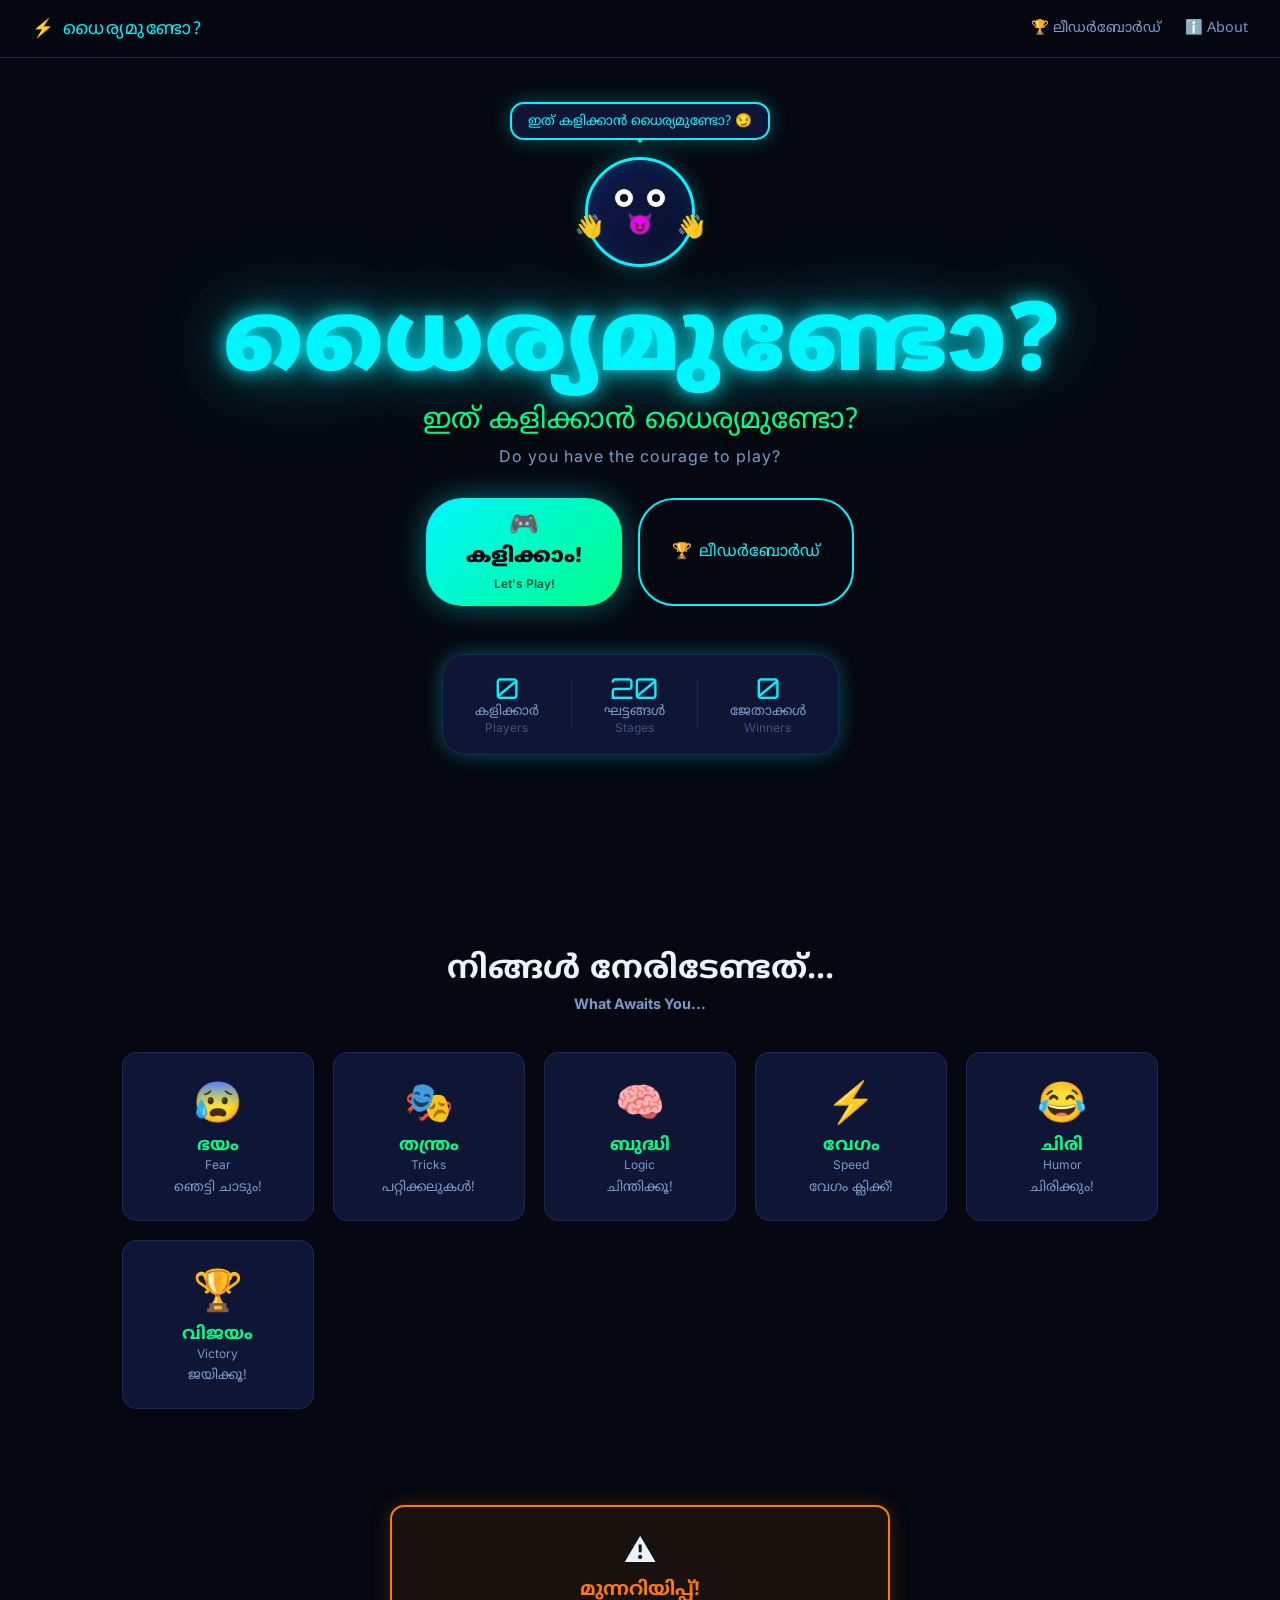
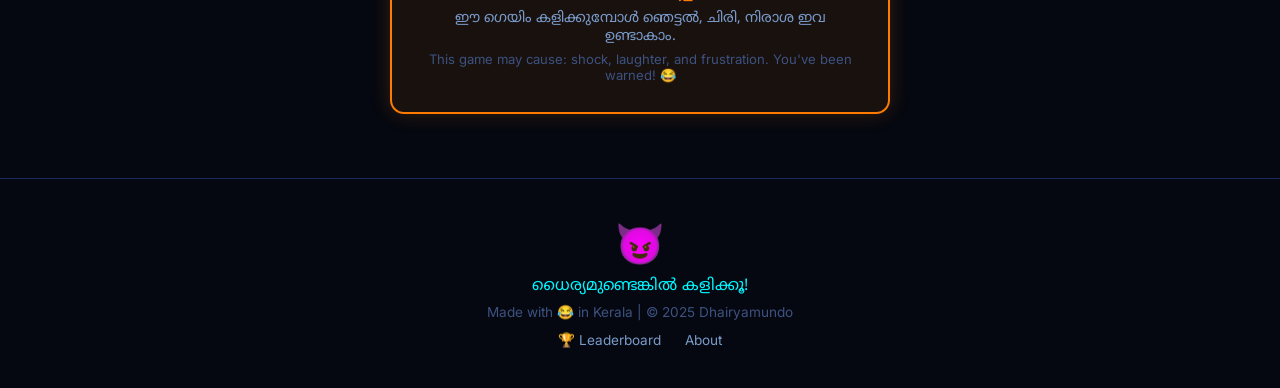
==== index.html @ 9327697c "Update index.html" ====
<!DOCTYPE html>
<html lang="ml">
<head>
  <meta charset="UTF-8" />
  <meta name="viewport" content="width=device-width, initial-scale=1.0" />
  <title>ധൈര്യമുണ്ടോ? | Dhairyamundo?</title>
  <link rel="stylesheet" href="styles.css"/>
  <link rel="preconnect" href="https://fonts.googleapis.com">
  <link href="https://fonts.googleapis.com/css2?family=Noto+Sans+Malayalam:wght@400;700;900&family=Orbitron:wght@700;900&family=Inter:wght@400;600&display=swap" rel="stylesheet">
</head>
<body class="home-body">

  <!-- Animated background particles -->
  <div class="bg-particles" id="bgParticles"></div>

  <!-- NAV -->
  <nav class="navbar">
    <div class="nav-logo">⚡ <span class="ml-text">ധൈര്യമുണ്ടോ?</span></div>
    <div class="nav-links">
      <a href="leaderboard.html">🏆 <span class="ml-text">ലീഡർബോർഡ്</span></a>
      <a href="about.html">ℹ️ About</a>
    </div>
  </nav>

  <!-- HERO SECTION -->
  <section class="hero">
    <!-- Mascot -->
    <div class="mascot-container" id="mascot">
      <div class="mascot-body">
        <div class="mascot-face">
          <div class="mascot-eyes">
            <div class="eye left-eye"><div class="pupil"></div></div>
            <div class="eye right-eye"><div class="pupil"></div></div>
          </div>
          <div class="mascot-mouth">😈</div>
        </div>
        <div class="mascot-arms">
          <span class="arm left-arm">👋</span>
          <span class="arm right-arm">👋</span>
        </div>
      </div>
      <div class="mascot-speech-bubble" id="mascotSpeech">
        <span class="ml-text">ഇത് കളിക്കാൻ ധൈര്യമുണ്ടോ? 😏</span>
      </div>
    </div>

    <!-- Title -->
    <div class="hero-title-wrap">
      <h1 class="hero-title glow-text">ധൈര്യമുണ്ടോ?</h1>
      <p class="hero-subtitle ml-text">ഇത് കളിക്കാൻ ധൈര്യമുണ്ടോ?</p>
      <p class="hero-en">Do you have the courage to play?</p>
    </div>

    <!-- CTA Buttons -->
    <div class="hero-cta">
      <a href="game.html" class="btn-play pulse-glow" id="playBtn">
        <span class="btn-icon">🎮</span>
        <span class="ml-text">കളിക്കാം!</span>
        <span class="btn-en">Let's Play!</span>
      </a>
      <a href="leaderboard.html" class="btn-secondary">
        🏆 <span class="ml-text">ലീഡർബോർഡ്</span>
      </a>
    </div>

    <!-- Stats bar -->
    <div class="stats-bar">
      <div class="stat-item">
        <span class="stat-num" id="statPlayers">0</span>
        <span class="stat-label ml-text">കളിക്കാർ</span>
        <span class="stat-en">Players</span>
      </div>
      <div class="stat-divider"></div>
      <div class="stat-item">
        <span class="stat-num">20</span>
        <span class="stat-label ml-text">ഘട്ടങ്ങൾ</span>
        <span class="stat-en">Stages</span>
      </div>
      <div class="stat-divider"></div>
      <div class="stat-item">
        <span class="stat-num" id="statFinishers">0</span>
        <span class="stat-label ml-text">ജേതാക്കൾ</span>
        <span class="stat-en">Winners</span>
      </div>
    </div>
  </section>

  <!-- STAGE PREVIEW -->
  <section class="stages-preview">
    <h2 class="section-title">
      <span class="ml-text">നിങ്ങൾ നേരിടേണ്ടത്...</span>
      <span class="section-en">What Awaits You...</span>
    </h2>
    <div class="stage-cards-grid">
      <div class="stage-card">
        <div class="card-icon">😰</div>
        <div class="card-title ml-text">ഭയം</div>
        <div class="card-en">Fear</div>
        <p class="ml-text">ഞെട്ടി ചാടും!</p>
      </div>
      <div class="stage-card">
        <div class="card-icon">🎭</div>
        <div class="card-title ml-text">തന്ത്രം</div>
        <div class="card-en">Tricks</div>
        <p class="ml-text">പറ്റിക്കലുകൾ!</p>
      </div>
      <div class="stage-card">
        <div class="card-icon">🧠</div>
        <div class="card-title ml-text">ബുദ്ധി</div>
        <div class="card-en">Logic</div>
        <p class="ml-text">ചിന്തിക്കൂ!</p>
      </div>
      <div class="stage-card">
        <div class="card-icon">⚡</div>
        <div class="card-title ml-text">വേഗം</div>
        <div class="card-en">Speed</div>
        <p class="ml-text">വേഗം ക്ലിക്ക്!</p>
      </div>
      <div class="stage-card">
        <div class="card-icon">😂</div>
        <div class="card-title ml-text">ചിരി</div>
        <div class="card-en">Humor</div>
        <p class="ml-text">ചിരിക്കും!</p>
      </div>
      <div class="stage-card">
        <div class="card-icon">🏆</div>
        <div class="card-title ml-text">വിജയം</div>
        <div class="card-en">Victory</div>
        <p class="ml-text">ജയിക്കൂ!</p>
      </div>
    </div>
  </section>

  <!-- WARNING SECTION -->
  <section class="warning-section">
    <div class="warning-box">
      <div class="warning-icon">⚠️</div>
      <h3 class="ml-text">മുന്നറിയിപ്പ്!</h3>
      <p class="ml-text">ഈ ഗെയിം കളിക്കുമ്പോൾ ഞെട്ടൽ, ചിരി, നിരാശ ഇവ ഉണ്ടാകാം.</p>
      <p class="warning-en">This game may cause: shock, laughter, and frustration. You've been warned! 😂</p>
    </div>
  </section>

  <!-- FOOTER -->
  <footer class="footer">
    <div class="footer-mascot">😈</div>
    <p class="ml-text footer-tagline">ധൈര്യമുണ്ടെങ്കിൽ കളിക്കൂ!</p>
    <p class="footer-en">Made with 😂 in Kerala | © 2025 Dhairyamundo</p>
    <div class="footer-links">
      <a href="leaderboard.html">🏆 Leaderboard</a>
      <a href="about.html">About</a>
    </div>
  </footer>

  <script src="js/app.js"></script>
</body>
</html>
---- styles.css ----
/* =========================================
   ധൈര്യമുണ്ടോ? | Dhairyamundo? - style.css
   Dark Neon · Malayalam Game UI
   ========================================= */

/* === TOKENS === */
:root {
  --black:       #050810;
  --dark-blue:   #0a0f2c;
  --mid-blue:    #0d1a4a;
  --panel:       #0e1535;
  --panel-light: #131d40;
  --border:      #1a2860;

  --cyan:        #00f5ff;
  --cyan-dim:    #00b8c4;
  --green:       #00ff88;
  --green-dim:   #00c064;
  --pink:        #ff2d78;
  --yellow:      #ffe600;
  --orange:      #ff7b00;

  --text-primary:   #e8f4ff;
  --text-secondary: #7a9ac8;
  --text-dim:       #3d5280;

  --font-ml:    'Noto Sans Malayalam', sans-serif;
  --font-title: 'Orbitron', sans-serif;
  --font-body:  'Inter', sans-serif;

  --radius-sm: 8px;
  --radius-md: 14px;
  --radius-lg: 24px;
  --radius-xl: 36px;

  --shadow-cyan:  0 0 20px rgba(0,245,255,0.3);
  --shadow-green: 0 0 20px rgba(0,255,136,0.3);
  --shadow-pink:  0 0 20px rgba(255,45,120,0.4);
  --transition:   all 0.3s cubic-bezier(0.4,0,0.2,1);
}

/* === RESET === */
*, *::before, *::after { box-sizing: border-box; margin: 0; padding: 0; }
html { scroll-behavior: smooth; }

body {
  font-family: var(--font-body);
  background: var(--black);
  color: var(--text-primary);
  min-height: 100vh;
  overflow-x: hidden;
}

.ml-text { font-family: var(--font-ml); }

/* === BG PARTICLES === */
.bg-particles {
  position: fixed; inset: 0;
  pointer-events: none;
  z-index: 0;
  overflow: hidden;
}
.particle {
  position: absolute;
  border-radius: 50%;
  animation: floatUp linear infinite;
  opacity: 0.4;
}
@keyframes floatUp {
  0%   { transform: translateY(100vh) scale(0); opacity: 0; }
  10%  { opacity: 0.4; }
  90%  { opacity: 0.2; }
  100% { transform: translateY(-20px) scale(1.2); opacity: 0; }
}

/* === NAVBAR === */
.navbar {
  position: sticky; top: 0; z-index: 100;
  display: flex; align-items: center; justify-content: space-between;
  padding: 1rem 2rem;
  background: rgba(5, 8, 16, 0.85);
  backdrop-filter: blur(12px);
  border-bottom: 1px solid var(--border);
}
.nav-logo {
  font-family: var(--font-title);
  font-size: 1.1rem;
  color: var(--cyan);
  text-decoration: none;
  letter-spacing: 2px;
}
.nav-links { display: flex; gap: 1.5rem; align-items: center; }
.nav-links a {
  color: var(--text-secondary);
  text-decoration: none;
  font-family: var(--font-ml);
  font-size: 0.9rem;
  transition: var(--transition);
}
.nav-links a:hover { color: var(--cyan); }

/* === HERO === */
.hero {
  position: relative; z-index: 1;
  display: flex; flex-direction: column;
  align-items: center; justify-content: center;
  min-height: 92vh;
  padding: 2rem 1rem 4rem;
  text-align: center;
}

/* MASCOT */
.mascot-container {
  position: relative;
  margin-bottom: 2rem;
  animation: mascotBob 2s ease-in-out infinite;
}
@keyframes mascotBob {
  0%,100% { transform: translateY(0); }
  50%      { transform: translateY(-12px); }
}
.mascot-body {
  width: 110px; height: 110px;
  background: linear-gradient(135deg, var(--mid-blue), var(--dark-blue));
  border: 3px solid var(--cyan);
  border-radius: 50%;
  display: flex; flex-direction: column;
  align-items: center; justify-content: center;
  box-shadow: var(--shadow-cyan), inset 0 0 20px rgba(0,245,255,0.1);
  position: relative; margin: 0 auto;
}
.mascot-face {
  display: flex; flex-direction: column;
  align-items: center; gap: 4px;
}
.mascot-eyes {
  display: flex; gap: 14px;
}
.eye {
  width: 18px; height: 18px;
  background: #fff;
  border-radius: 50%;
  display: flex; align-items: center; justify-content: center;
  animation: blink 3s ease-in-out infinite;
}
@keyframes blink {
  0%,96%,100% { transform: scaleY(1); }
  98%          { transform: scaleY(0.1); }
}
.pupil {
  width: 8px; height: 8px;
  background: #0a0a2a;
  border-radius: 50%;
  animation: lookAround 4s ease-in-out infinite;
}
@keyframes lookAround {
  0%,40%,100% { transform: translate(0,0); }
  20%          { transform: translate(3px,-2px); }
  60%          { transform: translate(-3px,2px); }
  80%          { transform: translate(2px,2px); }
}
.mascot-mouth { font-size: 1.3rem; }
.mascot-arms {
  position: absolute;
  width: 130px;
  display: flex; justify-content: space-between;
  top: 50%;
}
.arm { font-size: 1.4rem; animation: waveArm 1.5s ease-in-out infinite; }
.left-arm  { animation-delay: 0s; }
.right-arm { animation-delay: 0.3s; }
@keyframes waveArm {
  0%,100% { transform: rotate(0deg); }
  50%      { transform: rotate(20deg); }
}
.mascot-speech-bubble {
  position: absolute;
  top: -55px; left: 50%;
  transform: translateX(-50%);
  background: var(--panel);
  border: 2px solid var(--cyan);
  border-radius: var(--radius-md);
  padding: 0.5rem 1rem;
  font-family: var(--font-ml);
  font-size: 0.85rem;
  color: var(--cyan);
  white-space: nowrap;
  box-shadow: var(--shadow-cyan);
  animation: speechPulse 3s ease-in-out infinite;
}
.mascot-speech-bubble::after {
  content: '';
  position: absolute;
  bottom: -10px; left: 50%;
  transform: translateX(-50%);
  border: 5px solid transparent;
  border-top-color: var(--cyan);
}
@keyframes speechPulse {
  0%,100% { box-shadow: var(--shadow-cyan); }
  50%      { box-shadow: 0 0 30px rgba(0,245,255,0.5); }
}

/* HERO TITLE */
.hero-title-wrap { margin-bottom: 2rem; }
.hero-title {
  font-family: var(--font-ml);
  font-size: clamp(3rem, 10vw, 6rem);
  font-weight: 900;
  color: var(--cyan);
  line-height: 1;
  margin-bottom: 0.5rem;
}
.glow-text {
  text-shadow: 0 0 20px var(--cyan), 0 0 60px rgba(0,245,255,0.4), 0 0 100px rgba(0,245,255,0.2);
  animation: titleGlow 2.5s ease-in-out infinite;
}
@keyframes titleGlow {
  0%,100% { text-shadow: 0 0 20px var(--cyan), 0 0 60px rgba(0,245,255,0.4); }
  50%      { text-shadow: 0 0 30px var(--cyan), 0 0 80px rgba(0,245,255,0.6), 0 0 120px rgba(0,245,255,0.3); }
}
.hero-subtitle {
  font-size: clamp(1.2rem, 4vw, 1.8rem);
  color: var(--green);
  margin-bottom: 0.4rem;
}
.hero-en {
  font-size: 1rem;
  color: var(--text-secondary);
  letter-spacing: 1px;
}

/* BUTTONS */
.btn-play {
  display: inline-flex; align-items: center; gap: 0.6rem;
  background: linear-gradient(135deg, var(--cyan), var(--green));
  color: var(--black);
  font-family: var(--font-ml);
  font-size: 1.3rem;
  font-weight: 900;
  padding: 1rem 2.5rem;
  border-radius: var(--radius-xl);
  text-decoration: none;
  border: none; cursor: pointer;
  transition: var(--transition);
  box-shadow: 0 0 30px rgba(0,245,255,0.4);
  flex-direction: column; line-height: 1;
}
.btn-en { font-family: var(--font-body); font-size: 0.75rem; font-weight: 600; opacity: 0.7; }
.btn-icon { font-size: 1.5rem; }
.btn-play:hover {
  transform: scale(1.05) translateY(-3px);
  box-shadow: 0 0 50px rgba(0,245,255,0.6), 0 15px 30px rgba(0,0,0,0.4);
}
.pulse-glow {
  animation: pulseBtn 2s ease-in-out infinite;
}
@keyframes pulseBtn {
  0%,100% { box-shadow: 0 0 30px rgba(0,245,255,0.4); }
  50%      { box-shadow: 0 0 50px rgba(0,245,255,0.7), 0 0 80px rgba(0,245,255,0.3); }
}
.btn-secondary {
  display: inline-flex; align-items: center; gap: 0.4rem;
  background: transparent;
  border: 2px solid var(--cyan);
  color: var(--cyan);
  font-family: var(--font-ml);
  font-size: 1rem;
  padding: 0.8rem 2rem;
  border-radius: var(--radius-xl);
  text-decoration: none;
  transition: var(--transition);
}
.btn-secondary:hover {
  background: rgba(0,245,255,0.1);
  box-shadow: var(--shadow-cyan);
}
.hero-cta { display: flex; gap: 1rem; flex-wrap: wrap; justify-content: center; margin-bottom: 3rem; }

/* STATS BAR */
.stats-bar {
  display: flex; gap: 2rem; align-items: center;
  background: var(--panel);
  border: 1px solid var(--border);
  border-radius: var(--radius-lg);
  padding: 1.2rem 2rem;
  box-shadow: var(--shadow-cyan);
}
.stat-item { text-align: center; }
.stat-num {
  display: block;
  font-family: var(--font-title);
  font-size: 1.8rem;
  color: var(--cyan);
  line-height: 1;
}
.stat-label { display: block; font-family: var(--font-ml); font-size: 0.85rem; color: var(--text-secondary); }
.stat-en    { display: block; font-size: 0.75rem; color: var(--text-dim); }
.stat-divider { width: 1px; height: 50px; background: var(--border); }

/* === STAGE PREVIEW SECTION === */
.stages-preview {
  position: relative; z-index: 1;
  padding: 4rem 2rem;
  max-width: 1100px; margin: 0 auto;
}
.section-title {
  text-align: center;
  font-family: var(--font-ml);
  font-size: clamp(1.5rem, 4vw, 2rem);
  color: var(--text-primary);
  margin-bottom: 2.5rem;
}
.section-en {
  display: block;
  font-family: var(--font-body);
  font-size: 0.9rem;
  color: var(--text-secondary);
  margin-top: 0.3rem;
}
.stage-cards-grid {
  display: grid;
  grid-template-columns: repeat(auto-fit, minmax(160px, 1fr));
  gap: 1.2rem;
}
.stage-card {
  background: var(--panel);
  border: 1px solid var(--border);
  border-radius: var(--radius-md);
  padding: 1.5rem 1rem;
  text-align: center;
  transition: var(--transition);
  cursor: default;
}
.stage-card:hover {
  border-color: var(--cyan);
  transform: translateY(-5px);
  box-shadow: var(--shadow-cyan);
}
.card-icon { font-size: 2.5rem; margin-bottom: 0.6rem; }
.card-title { font-family: var(--font-ml); font-size: 1.1rem; font-weight: 700; color: var(--green); }
.card-en    { font-size: 0.75rem; color: var(--text-secondary); margin-bottom: 0.4rem; }
.stage-card p { font-family: var(--font-ml); font-size: 0.85rem; color: var(--text-secondary); }

/* === WARNING SECTION === */
.warning-section {
  position: relative; z-index: 1;
  padding: 2rem;
  display: flex; justify-content: center;
}
.warning-box {
  background: rgba(255, 123, 0, 0.08);
  border: 2px solid var(--orange);
  border-radius: var(--radius-md);
  padding: 1.5rem 2rem;
  text-align: center;
  max-width: 500px;
  box-shadow: 0 0 20px rgba(255,123,0,0.2);
}
.warning-icon { font-size: 2rem; margin-bottom: 0.5rem; }
.warning-box h3 { font-family: var(--font-ml); color: var(--orange); font-size: 1.2rem; margin-bottom: 0.5rem; }
.warning-box p  { font-family: var(--font-ml); color: var(--text-secondary); font-size: 0.9rem; margin-bottom: 0.3rem; }
.warning-en { font-family: var(--font-body) !important; font-size: 0.82rem !important; color: var(--text-dim) !important; }

/* === FOOTER === */
.footer {
  position: relative; z-index: 1;
  text-align: center;
  padding: 2.5rem 1rem;
  border-top: 1px solid var(--border);
  margin-top: 2rem;
}
.footer-mascot { font-size: 2.5rem; margin-bottom: 0.5rem; }
.footer-tagline { font-family: var(--font-ml); color: var(--cyan); font-size: 1rem; margin-bottom: 0.5rem; }
.footer-en { color: var(--text-dim); font-size: 0.85rem; margin-bottom: 0.8rem; }
.footer-links { display: flex; gap: 1.5rem; justify-content: center; }
.footer-links a { color: var(--text-secondary); text-decoration: none; font-size: 0.85rem; transition: var(--transition); }
.footer-links a:hover { color: var(--cyan); }

/* ============================================================
   GAME PAGE STYLES
   ============================================================ */
.game-body { background: var(--black); }

/* GAME HEADER */
.game-header {
  display: flex; align-items: center; justify-content: space-between;
  padding: 0.8rem 1.5rem;
  background: rgba(5,8,16,0.9);
  backdrop-filter: blur(12px);
  border-bottom: 1px solid var(--border);
  position: sticky; top: 0; z-index: 100;
}
.back-btn {
  color: var(--text-secondary);
  text-decoration: none;
  font-family: var(--font-ml);
  font-size: 0.9rem;
  transition: var(--transition);
}
.back-btn:hover { color: var(--cyan); }
.stage-info { text-align: center; }
.stage-label { font-family: var(--font-ml); font-size: 0.8rem; color: var(--text-dim); display: block; }
.stage-counter { font-family: var(--font-title); font-size: 1rem; color: var(--cyan); }
.timer-wrap { display: flex; align-items: center; gap: 0.4rem; }
.timer { font-family: var(--font-title); font-size: 1rem; color: var(--green); min-width: 60px; text-align: right; }

/* PROGRESS BAR */
.progress-outer {
  height: 6px;
  background: var(--panel);
  position: relative; z-index: 99;
  overflow: visible;
}
.progress-inner {
  height: 100%;
  background: linear-gradient(90deg, var(--cyan), var(--green));
  transition: width 0.5s ease;
  position: relative;
}
.progress-glow {
  position: absolute;
  top: -4px; height: 14px;
  background: transparent;
  filter: blur(4px);
  pointer-events: none;
  transition: width 0.5s ease;
}

/* GAME MASCOT (floating) */
.game-mascot {
  position: fixed;
  bottom: 80px; right: 20px;
  z-index: 200;
  display: flex; flex-direction: column; align-items: flex-end;
  gap: 0.4rem;
}
.mascot-avatar {
  width: 56px; height: 56px;
  background: var(--panel);
  border: 2px solid var(--cyan);
  border-radius: 50%;
  display: flex; align-items: center; justify-content: center;
  font-size: 1.8rem;
  box-shadow: var(--shadow-cyan);
  animation: mascotBob 2.5s ease-in-out infinite;
  cursor: pointer;
}
.mascot-game-bubble {
  background: var(--panel);
  border: 1.5px solid var(--cyan);
  border-radius: var(--radius-md);
  padding: 0.5rem 0.8rem;
  font-family: var(--font-ml);
  font-size: 0.78rem;
  color: var(--cyan);
  max-width: 200px;
  text-align: right;
  display: none;
  animation: fadeIn 0.3s ease;
  box-shadow: var(--shadow-cyan);
}
.mascot-game-bubble.visible { display: block; }
@keyframes fadeIn { from { opacity: 0; transform: translateY(5px); } to { opacity: 1; transform: none; } }

/* STAGE AREA */
.stage-area {
  position: relative; z-index: 1;
  min-height: calc(100vh - 130px);
  display: flex; align-items: center; justify-content: center;
  padding: 2rem 1rem;
}
.stage-loading {
  text-align: center;
  display: flex; flex-direction: column; align-items: center; gap: 1rem;
}
.spinner {
  width: 48px; height: 48px;
  border: 4px solid var(--border);
  border-top-color: var(--cyan);
  border-radius: 50%;
  animation: spin 0.8s linear infinite;
}
@keyframes spin { to { transform: rotate(360deg); } }

/* STAGE CARD BASE */
.stage-card-game {
  background: var(--panel);
  border: 1px solid var(--border);
  border-radius: var(--radius-lg);
  padding: 2.5rem 2rem;
  width: 100%; max-width: 600px;
  text-align: center;
  box-shadow: 0 20px 60px rgba(0,0,0,0.5);
  animation: stageIn 0.4s ease;
}
@keyframes stageIn {
  from { opacity: 0; transform: translateY(20px) scale(0.97); }
  to   { opacity: 1; transform: none; }
}
.stage-title {
  font-family: var(--font-ml);
  font-size: clamp(1.3rem, 4vw, 1.8rem);
  font-weight: 900;
  color: var(--cyan);
  margin-bottom: 0.5rem;
}
.stage-title-en {
  font-size: 0.85rem;
  color: var(--text-secondary);
  margin-bottom: 1.5rem;
}
.stage-desc {
  font-family: var(--font-ml);
  font-size: 1rem;
  color: var(--text-secondary);
  line-height: 1.6;
  margin-bottom: 1.5rem;
}
.stage-emoji { font-size: 4rem; margin-bottom: 1rem; display: block; }

/* INPUT STYLES */
.game-input {
  width: 100%;
  background: var(--mid-blue);
  border: 2px solid var(--border);
  border-radius: var(--radius-md);
  padding: 0.9rem 1.2rem;
  color: var(--text-primary);
  font-family: var(--font-ml);
  font-size: 1rem;
  outline: none;
  transition: var(--transition);
  text-align: center;
  margin-bottom: 1rem;
}
.game-input:focus { border-color: var(--cyan); box-shadow: var(--shadow-cyan); }
.game-input::placeholder { color: var(--text-dim); }

/* GAME BUTTONS */
.btn-game {
  background: linear-gradient(135deg, var(--cyan), var(--green));
  color: var(--black);
  font-family: var(--font-ml);
  font-size: 1.1rem;
  font-weight: 900;
  padding: 0.9rem 2.5rem;
  border: none; border-radius: var(--radius-xl);
  cursor: pointer;
  transition: var(--transition);
  box-shadow: var(--shadow-cyan);
  margin: 0.3rem;
}
.btn-game:hover { transform: scale(1.05); box-shadow: 0 0 40px rgba(0,245,255,0.5); }
.btn-game:active { transform: scale(0.97); }
.btn-game.danger {
  background: linear-gradient(135deg, var(--pink), var(--orange));
  box-shadow: var(--shadow-pink);
}
.btn-game.secondary {
  background: transparent;
  border: 2px solid var(--cyan);
  color: var(--cyan);
  box-shadow: none;
}

/* MOVING BUTTON */
.moving-btn-area {
  position: relative;
  width: 100%; height: 200px;
  overflow: hidden;
  border: 1px dashed var(--border);
  border-radius: var(--radius-md);
  margin: 1rem 0;
}
.moving-btn {
  position: absolute;
  background: linear-gradient(135deg, var(--pink), var(--orange));
  color: var(--black);
  font-family: var(--font-ml);
  font-weight: 900;
  font-size: 0.95rem;
  padding: 0.7rem 1.4rem;
  border: none; border-radius: var(--radius-xl);
  cursor: pointer;
  transition: none;
  white-space: nowrap;
  box-shadow: var(--shadow-pink);
}

/* MEMORY GAME */
.memory-sequence {
  display: flex; gap: 0.5rem; justify-content: center;
  flex-wrap: wrap; margin: 1rem 0;
}
.memory-btn {
  width: 60px; height: 60px;
  border: 2px solid var(--border);
  border-radius: var(--radius-sm);
  font-size: 1.5rem;
  background: var(--mid-blue);
  cursor: pointer;
  transition: var(--transition);
  display: flex; align-items: center; justify-content: center;
}
.memory-btn:hover { border-color: var(--cyan); transform: scale(1.1); }
.memory-btn.active { background: var(--cyan); box-shadow: var(--shadow-cyan); transform: scale(1.15); }
.memory-btn.wrong  { background: var(--pink); animation: shake 0.3s ease; }
@keyframes shake {
  0%,100% { transform: translateX(0); }
  25%      { transform: translateX(-8px); }
  75%      { transform: translateX(8px); }
}

/* MATH PUZZLE */
.math-display {
  font-family: var(--font-title);
  font-size: 2.5rem;
  color: var(--green);
  margin: 1rem 0;
  letter-spacing: 4px;
}
.math-options {
  display: grid; grid-template-columns: 1fr 1fr;
  gap: 0.8rem; margin-top: 1rem;
}
.math-opt {
  background: var(--mid-blue);
  border: 2px solid var(--border);
  border-radius: var(--radius-md);
  padding: 1rem;
  font-family: var(--font-title);
  font-size: 1.4rem;
  color: var(--text-primary);
  cursor: pointer;
  transition: var(--transition);
}
.math-opt:hover { border-color: var(--cyan); background: rgba(0,245,255,0.1); }
.math-opt.correct { border-color: var(--green); background: rgba(0,255,136,0.15); color: var(--green); }
.math-opt.wrong   { border-color: var(--pink);  background: rgba(255,45,120,0.15); color: var(--pink); animation: shake 0.3s ease; }

/* PROGRESS BAR (loading stage) */
.fake-progress-bar {
  width: 100%;
  height: 24px;
  background: var(--mid-blue);
  border: 1px solid var(--border);
  border-radius: var(--radius-xl);
  overflow: hidden;
  margin: 1.5rem 0;
  position: relative;
}
.fake-progress-fill {
  height: 100%;
  background: linear-gradient(90deg, var(--cyan), var(--green));
  transition: width 0.5s ease;
  position: relative;
}
.fake-progress-text {
  position: absolute; inset: 0;
  display: flex; align-items: center; justify-content: center;
  font-family: var(--font-title);
  font-size: 0.85rem;
  color: var(--black);
  font-weight: 700;
  z-index: 2;
}

/* FACE SCAN */
.scan-wrap {
  position: relative;
  width: 200px; height: 200px;
  margin: 1rem auto;
  border: 3px solid var(--cyan);
  border-radius: var(--radius-lg);
  overflow: hidden;
  box-shadow: var(--shadow-cyan);
}
.scan-face { font-size: 7rem; display: flex; align-items: center; justify-content: center; height: 100%; }
.scan-line {
  position: absolute;
  left: 0; right: 0;
  height: 3px;
  background: linear-gradient(90deg, transparent, var(--green), transparent);
  animation: scanLine 1.5s linear infinite;
  box-shadow: 0 0 12px var(--green);
}
@keyframes scanLine {
  0%   { top: 0%; }
  100% { top: 100%; }
}
.scan-corners::before, .scan-corners::after {
  content: '';
  position: absolute;
  width: 25px; height: 25px;
  border-color: var(--cyan);
  border-style: solid;
  border-width: 0;
}
.scan-corners::before { top: 5px; left: 5px; border-top-width: 3px; border-left-width: 3px; }
.scan-corners::after  { bottom: 5px; right: 5px; border-bottom-width: 3px; border-right-width: 3px; }

/* FAKE ERROR */
.error-screen {
  background: #0000aa;
  border-radius: var(--radius-md);
  padding: 2rem;
  color: white;
  text-align: left;
  font-family: 'Courier New', monospace;
}
.error-sad { font-size: 4rem; text-align: center; margin-bottom: 1rem; display: block; }
.error-title { font-size: 1.1rem; font-weight: bold; margin-bottom: 1rem; }
.error-code { font-size: 0.8rem; opacity: 0.85; line-height: 1.8; }
.error-bar {
  height: 24px;
  background: rgba(255,255,255,0.3);
  margin-top: 1.5rem; border-radius: 3px;
  animation: errorBar 5s linear;
}
@keyframes errorBar { from { width: 0%; } to { width: 100%; } }

/* CHOICES */
.impossible-choices {
  display: flex; flex-direction: column; gap: 0.8rem; margin-top: 1rem;
}
.choice-btn {
  background: var(--panel-light);
  border: 2px solid var(--border);
  border-radius: var(--radius-md);
  padding: 1rem;
  font-family: var(--font-ml);
  font-size: 0.95rem;
  color: var(--text-primary);
  cursor: pointer;
  transition: var(--transition);
  text-align: left;
}
.choice-btn:hover { border-color: var(--cyan); background: rgba(0,245,255,0.08); }

/* VICTORY */
.victory-screen {
  text-align: center;
  padding: 1rem;
}
.victory-emoji { font-size: 5rem; display: block; animation: victoryBounce 0.8s ease infinite alternate; }
@keyframes victoryBounce {
  from { transform: translateY(0) scale(1); }
  to   { transform: translateY(-15px) scale(1.1); }
}
.victory-title {
  font-family: var(--font-ml);
  font-size: clamp(1.8rem, 5vw, 2.5rem);
  font-weight: 900;
  color: var(--green);
  text-shadow: 0 0 30px var(--green);
  margin: 1rem 0 0.5rem;
}
.victory-subtitle { font-family: var(--font-ml); color: var(--text-secondary); font-size: 1rem; margin-bottom: 0.5rem; }
.victory-name { color: var(--cyan); font-size: 1.4rem; font-weight: 700; margin: 0.5rem 0; }
.victory-time { font-family: var(--font-title); color: var(--yellow); font-size: 1.8rem; margin: 0.5rem 0; }
.confetti { position: fixed; inset: 0; pointer-events: none; z-index: 999; }
.confetti-piece {
  position: absolute;
  width: 10px; height: 10px;
  animation: confettiFall linear infinite;
  border-radius: 2px;
}
@keyframes confettiFall {
  0%   { transform: translateY(-20px) rotate(0deg); opacity: 1; }
  100% { transform: translateY(100vh) rotate(720deg); opacity: 0; }
}

/* STAGE TRANSITION */
.stage-transition {
  position: fixed; inset: 0;
  background: rgba(0,0,0,0.85);
  z-index: 500;
  display: flex; align-items: center; justify-content: center;
  opacity: 0; pointer-events: none;
  transition: opacity 0.3s ease;
}
.stage-transition.active { opacity: 1; pointer-events: all; }
.transition-content { text-align: center; animation: transitionPop 0.4s ease; }
@keyframes transitionPop {
  from { transform: scale(0.5); opacity: 0; }
  to   { transform: scale(1); opacity: 1; }
}
.transition-emoji { font-size: 5rem; }
.transition-text { font-family: var(--font-ml); font-size: 1.5rem; color: var(--green); margin-top: 0.5rem; }

/* SOUND TOGGLE */
.sound-toggle {
  position: fixed;
  bottom: 20px; right: 20px;
  width: 48px; height: 48px;
  background: var(--panel);
  border: 2px solid var(--border);
  border-radius: 50%;
  font-size: 1.3rem;
  cursor: pointer;
  z-index: 300;
  transition: var(--transition);
  display: flex; align-items: center; justify-content: center;
}
.sound-toggle:hover { border-color: var(--cyan); box-shadow: var(--shadow-cyan); }
.sound-toggle.muted { opacity: 0.5; }

/* SPEED CHALLENGE */
.speed-targets {
  display: flex; gap: 1rem; flex-wrap: wrap; justify-content: center;
  margin: 1.5rem 0;
}
.speed-target {
  width: 70px; height: 70px;
  border-radius: 50%;
  display: flex; align-items: center; justify-content: center;
  font-size: 2rem;
  cursor: pointer;
  border: none;
  transition: transform 0.1s ease;
  animation: targetAppear 0.2s ease;
}
@keyframes targetAppear {
  from { transform: scale(0); }
  to   { transform: scale(1); }
}
.speed-target:active { transform: scale(0.9); }

/* DO NOTHING CHALLENGE */
.do-nothing-bar {
  width: 100%; height: 20px;
  background: var(--mid-blue);
  border: 1px solid var(--border);
  border-radius: var(--radius-xl);
  overflow: hidden;
  margin: 1rem 0;
}
.do-nothing-fill {
  height: 100%;
  background: linear-gradient(90deg, var(--green), var(--cyan));
  transition: width 0.1s linear;
}

/* JUMP SCARE OVERLAY */
.jumpscare-overlay {
  position: fixed; inset: 0;
  background: var(--black);
  z-index: 999;
  display: flex; align-items: center; justify-content: center;
  font-size: 15vw;
  animation: scareFlash 0.1s ease;
}
@keyframes scareFlash {
  0%,100% { background: var(--black); }
  50%      { background: var(--pink); }
}

/* COLOR CHALLENGE */
.color-options {
  display: grid; grid-template-columns: repeat(3, 1fr);
  gap: 0.8rem; margin: 1.2rem 0;
}
.color-btn {
  height: 60px;
  border-radius: var(--radius-md);
  border: 3px solid transparent;
  cursor: pointer;
  transition: var(--transition);
  font-family: var(--font-ml);
  font-size: 0.9rem;
  font-weight: 700;
  color: white;
  text-shadow: 0 1px 3px rgba(0,0,0,0.7);
}
.color-btn:hover { transform: scale(1.05); border-color: rgba(255,255,255,0.5); }

/* LEADERBOARD PAGE */
.lb-section {
  position: relative; z-index: 1;
  max-width: 800px; margin: 0 auto;
  padding: 3rem 1.5rem;
}
.lb-header { text-align: center; margin-bottom: 3rem; }
.lb-trophy  { font-size: 4rem; margin-bottom: 0.5rem; }
.lb-title   { font-family: var(--font-ml); font-size: 2rem; font-weight: 900; color: var(--cyan); }
.lb-subtitle { font-size: 0.9rem; color: var(--text-secondary); margin-top: 0.3rem; }

/* PODIUM */
.podium-wrap {
  display: flex; align-items: flex-end; justify-content: center;
  gap: 0.5rem; margin-bottom: 3rem;
}
.podium-item {
  display: flex; flex-direction: column; align-items: center;
  background: var(--panel);
  border: 1px solid var(--border);
  border-radius: var(--radius-md) var(--radius-md) 0 0;
  padding: 1rem 0.8rem 0;
  min-width: 100px;
  transition: var(--transition);
}
.podium-item.first  { height: 160px; border-color: var(--yellow); box-shadow: 0 0 20px rgba(255,230,0,0.3); }
.podium-item.second { height: 130px; border-color: var(--text-secondary); }
.podium-item.third  { height: 110px; border-color: var(--orange); }
.podium-rank  { font-family: var(--font-title); font-size: 1.5rem; }
.podium-name  { font-family: var(--font-ml); font-size: 0.85rem; color: var(--text-primary); margin: 0.3rem 0; text-align: center; }
.podium-time  { font-family: var(--font-title); font-size: 0.8rem; color: var(--cyan); }

/* LB TABLE */
.lb-table-wrap { overflow-x: auto; }
.lb-table { width: 100%; border-collapse: collapse; }
.lb-table th {
  background: var(--panel);
  font-family: var(--font-ml);
  font-size: 0.85rem;
  color: var(--cyan);
  padding: 0.8rem 1rem;
  text-align: left;
  border-bottom: 2px solid var(--border);
}
.lb-table td {
  padding: 0.8rem 1rem;
  border-bottom: 1px solid var(--border);
  font-size: 0.9rem;
  font-family: var(--font-ml);
  color: var(--text-primary);
}
.lb-table tr:hover td { background: rgba(0,245,255,0.03); }
.lb-rank-badge {
  width: 30px; height: 30px;
  border-radius: 50%;
  display: inline-flex; align-items: center; justify-content: center;
  font-family: var(--font-title); font-size: 0.85rem; font-weight: 700;
}
.lb-rank-badge.gold   { background: rgba(255,230,0,0.15); color: var(--yellow); border: 1px solid var(--yellow); }
.lb-rank-badge.silver { background: rgba(180,180,180,0.15); color: #aaa; border: 1px solid #888; }
.lb-rank-badge.bronze { background: rgba(255,123,0,0.15); color: var(--orange); border: 1px solid var(--orange); }
.lb-rank-badge.normal { background: var(--panel); color: var(--text-secondary); border: 1px solid var(--border); }

.lb-empty { text-align: center; padding: 3rem 1rem; }
.empty-mascot { font-size: 3rem; margin-bottom: 1rem; }
.lb-empty p  { font-family: var(--font-ml); color: var(--text-secondary); margin-bottom: 0.5rem; }
.empty-en    { font-size: 0.85rem !important; color: var(--text-dim) !important; }

.lb-actions { text-align: center; margin-top: 2rem; }
.btn-danger {
  background: transparent;
  border: 2px solid var(--pink);
  color: var(--pink);
  padding: 0.7rem 1.5rem;
  border-radius: var(--radius-xl);
  cursor: pointer;
  font-family: var(--font-ml);
  font-size: 0.9rem;
  transition: var(--transition);
}
.btn-danger:hover { background: rgba(255,45,120,0.1); box-shadow: var(--shadow-pink); }

.btn-play-small {
  background: linear-gradient(135deg, var(--cyan), var(--green));
  color: var(--black);
  font-family: var(--font-ml);
  font-size: 0.9rem;
  font-weight: 700;
  padding: 0.5rem 1.2rem;
  border-radius: var(--radius-xl);
  text-decoration: none;
  white-space: nowrap;
}

/* ABOUT PAGE */
.about-section {
  position: relative; z-index: 1;
  max-width: 800px; margin: 0 auto;
  padding: 3rem 1.5rem;
  text-align: center;
}
.about-mascot-big { font-size: 5rem; margin-bottom: 1rem; }
.about-title { font-family: var(--font-ml); font-size: 2rem; font-weight: 900; color: var(--cyan); }
.about-en    { color: var(--text-secondary); font-size: 0.9rem; margin-bottom: 2rem; }
.about-cards {
  display: grid; grid-template-columns: repeat(auto-fit, minmax(200px, 1fr));
  gap: 1.2rem; margin: 2rem 0;
}
.about-card {
  background: var(--panel);
  border: 1px solid var(--border);
  border-radius: var(--radius-md);
  padding: 1.5rem 1rem;
  transition: var(--transition);
}
.about-card:hover { border-color: var(--cyan); box-shadow: var(--shadow-cyan); }
.about-card-icon { font-size: 2rem; margin-bottom: 0.6rem; }
.about-card h3 { font-family: var(--font-ml); color: var(--cyan); margin-bottom: 0.5rem; }
.about-card p  { font-family: var(--font-ml); font-size: 0.85rem; color: var(--text-secondary); }
.about-en-sm   { font-family: var(--font-body) !important; font-size: 0.78rem !important; color: var(--text-dim) !important; margin-top: 0.4rem; }
.about-warning {
  background: rgba(255,123,0,0.08);
  border: 1px solid var(--orange);
  border-radius: var(--radius-md);
  padding: 1rem; margin: 1.5rem 0;
}
.about-warning p { font-family: var(--font-ml); color: var(--orange); font-size: 0.9rem; }

/* SCORE DISPLAY */
.score-display {
  font-family: var(--font-title);
  font-size: 1.5rem;
  color: var(--yellow);
  margin: 0.5rem 0;
}

/* RESULT MESSAGE */
.result-msg {
  font-family: var(--font-ml);
  font-size: 1.1rem;
  margin: 0.5rem 0 1rem;
  padding: 0.8rem;
  border-radius: var(--radius-md);
}
.result-msg.good { background: rgba(0,255,136,0.1); color: var(--green); border: 1px solid var(--green-dim); }
.result-msg.bad  { background: rgba(255,45,120,0.1); color: var(--pink);  border: 1px solid var(--pink); }

/* RESPONSIVE */
@media (max-width: 600px) {
  .navbar { padding: 0.8rem 1rem; }
  .stats-bar { gap: 1rem; padding: 1rem; }
  .stat-num { font-size: 1.3rem; }
  .stage-cards-grid { grid-template-columns: repeat(2, 1fr); }
  .game-mascot { bottom: 70px; right: 12px; }
  .mascot-avatar { width: 46px; height: 46px; font-size: 1.4rem; }
  .mascot-game-bubble { max-width: 150px; font-size: 0.7rem; }
  .stage-card-game { padding: 1.5rem 1rem; }
  .math-options { grid-template-columns: 1fr 1fr; }
  .podium-wrap { gap: 0.3rem; }
  .podium-item { min-width: 80px; }
}

@media (prefers-reduced-motion: reduce) {
  *, *::before, *::after { animation-duration: 0.01ms !important; transition-duration: 0.01ms !important; }
}
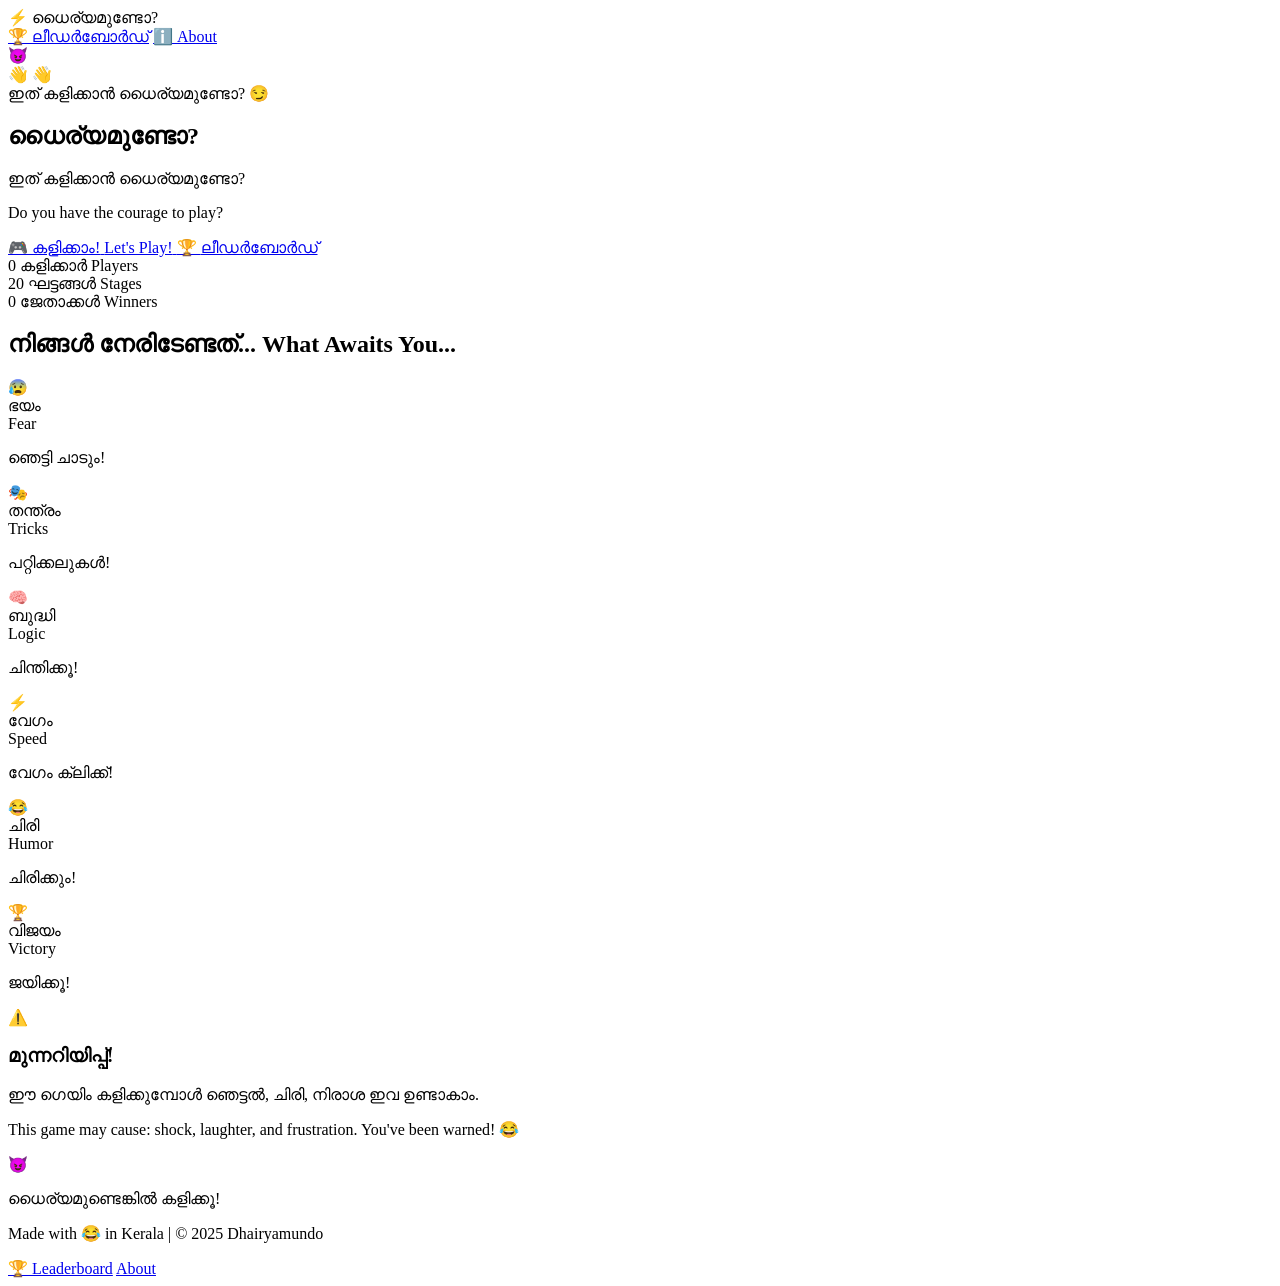
==== commit 4afcdd2a: "Add files via upload" ====
--- a/index.html
+++ b/index.html
@@ -4,7 +4,7 @@
   <meta charset="UTF-8" />
   <meta name="viewport" content="width=device-width, initial-scale=1.0" />
   <title>ധൈര്യമുണ്ടോ? | Dhairyamundo?</title>
-  <link rel="stylesheet" href="styles.css"/>
+  <link rel="stylesheet" href="css/style.css" />
   <link rel="preconnect" href="https://fonts.googleapis.com">
   <link href="https://fonts.googleapis.com/css2?family=Noto+Sans+Malayalam:wght@400;700;900&family=Orbitron:wght@700;900&family=Inter:wght@400;600&display=swap" rel="stylesheet">
 </head>
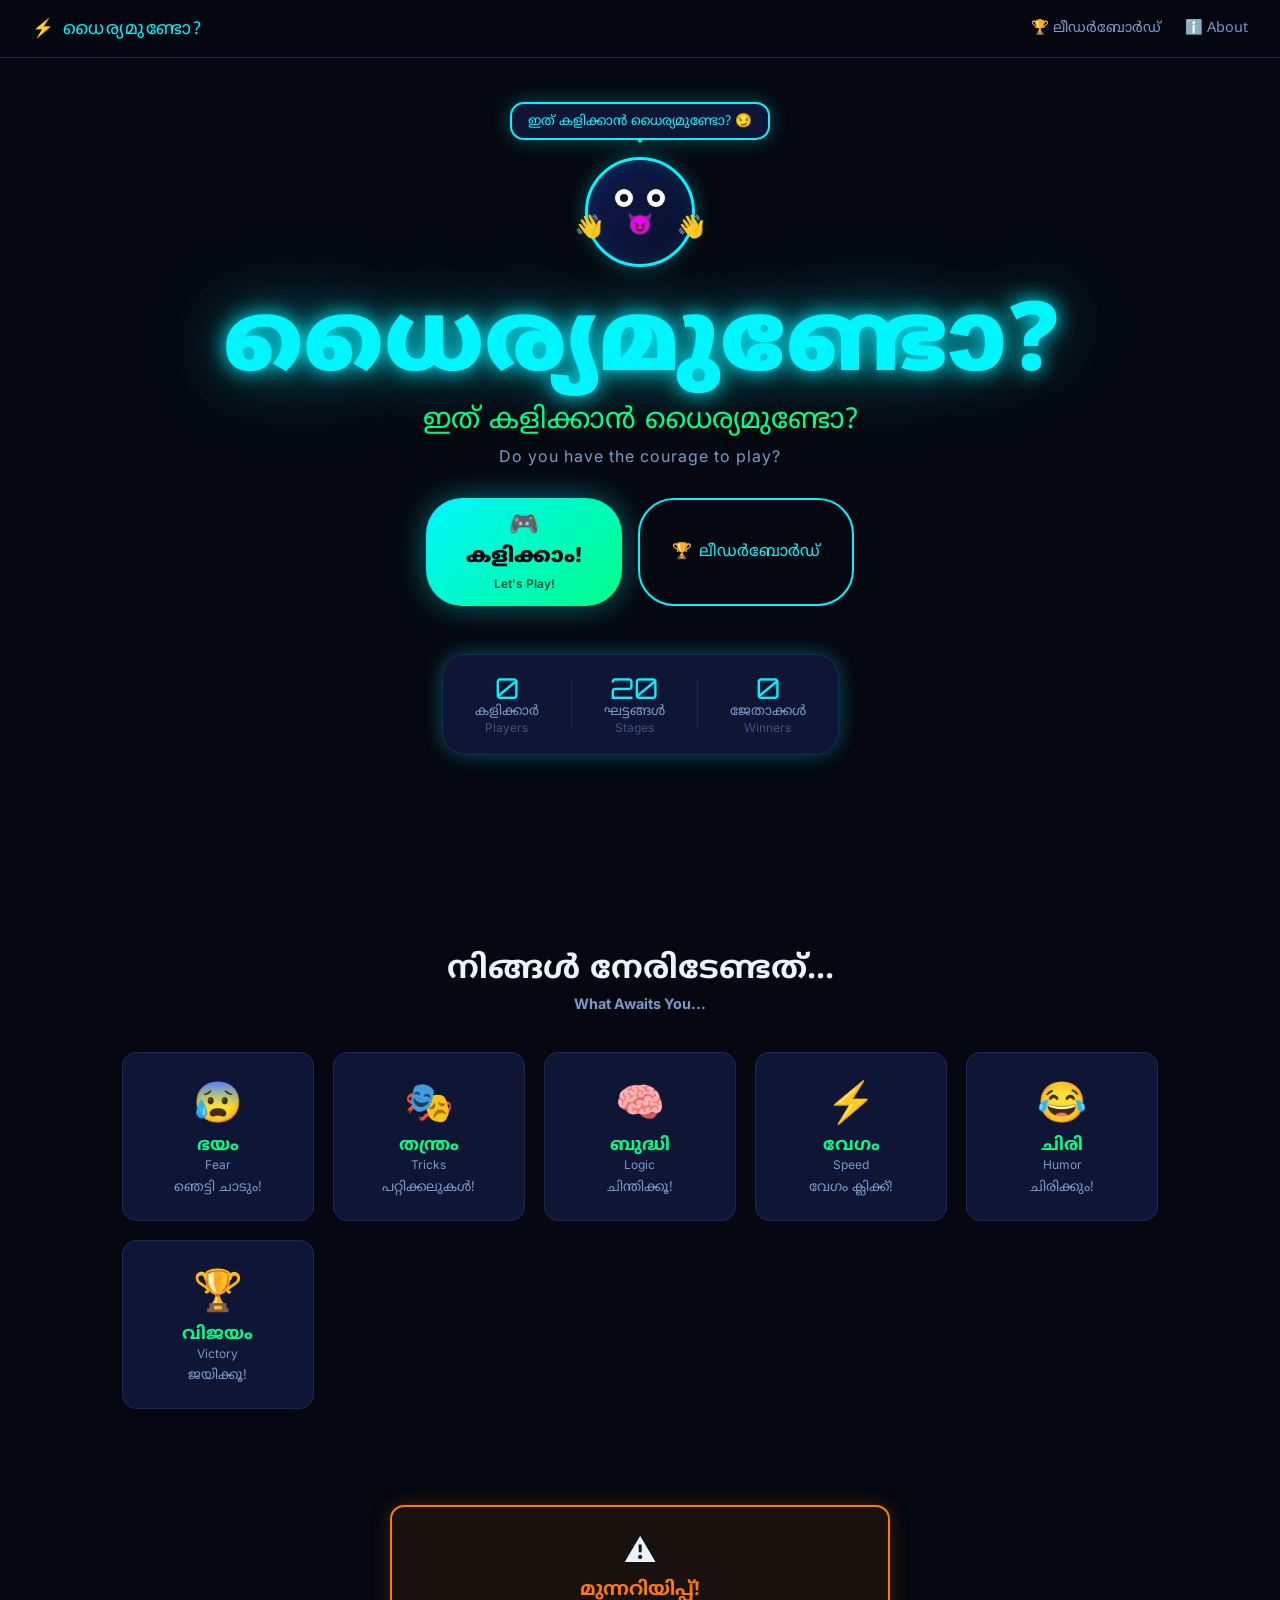
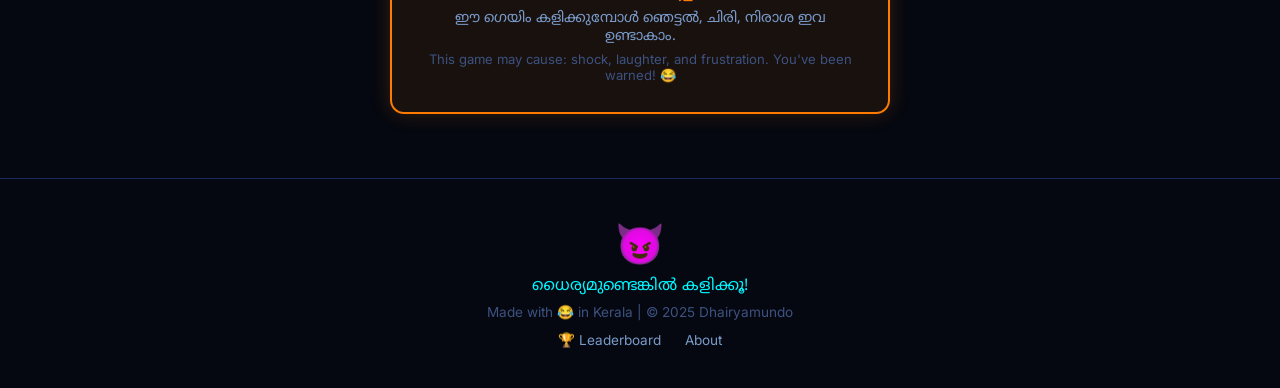
==== commit 162f1577: "Update index.html" ====
--- a/index.html
+++ b/index.html
@@ -54,10 +54,27 @@
     <!-- CTA Buttons -->
     <div class="hero-cta">
       <a href="game.html" class="btn-play pulse-glow" id="playBtn">
-        <span class="btn-icon">🎮</span>
-        <span class="ml-text">കളിക്കാം!</span>
-        <span class="btn-en">Let's Play!</span>
-      </a>
+  <span class="btn-icon">🎮</span>
+  <span class="ml-text">കളിക്കാം!</span>
+  <span class="btn-en">Let's Play!</span>
+</a>
+      <script src="js/app.js"></script>
+      <div id="startModal" class="modal hidden">
+  <div class="modal-content">
+
+    <div style="font-size:60px;">😏</div>
+
+    <h2>ഇത് കളിക്കാൻ ധൈര്യമുണ്ടോ?</h2>
+
+    <p>Do you have the courage to play?</p>
+
+    <div class="modal-buttons">
+      <button id="yesBtn">ഉണ്ട് 🔥</button>
+      <button id="noBtn">ഇല്ല 😨</button>
+    </div>
+
+  </div>
+</div>
       <a href="leaderboard.html" class="btn-secondary">
         🏆 <span class="ml-text">ലീഡർബോർഡ്</span>
       </a>
--- a/css/style.css
+++ b/css/style.css
@@ -0,0 +1,1080 @@
+/* =========================================
+   ധൈര്യമുണ്ടോ? | Dhairyamundo? - style.css
+   Dark Neon · Malayalam Game UI
+   ========================================= */
+
+/* === TOKENS === */
+:root {
+  --black:       #050810;
+  --dark-blue:   #0a0f2c;
+  --mid-blue:    #0d1a4a;
+  --panel:       #0e1535;
+  --panel-light: #131d40;
+  --border:      #1a2860;
+
+  --cyan:        #00f5ff;
+  --cyan-dim:    #00b8c4;
+  --green:       #00ff88;
+  --green-dim:   #00c064;
+  --pink:        #ff2d78;
+  --yellow:      #ffe600;
+  --orange:      #ff7b00;
+
+  --text-primary:   #e8f4ff;
+  --text-secondary: #7a9ac8;
+  --text-dim:       #3d5280;
+
+  --font-ml:    'Noto Sans Malayalam', sans-serif;
+  --font-title: 'Orbitron', sans-serif;
+  --font-body:  'Inter', sans-serif;
+
+  --radius-sm: 8px;
+  --radius-md: 14px;
+  --radius-lg: 24px;
+  --radius-xl: 36px;
+
+  --shadow-cyan:  0 0 20px rgba(0,245,255,0.3);
+  --shadow-green: 0 0 20px rgba(0,255,136,0.3);
+  --shadow-pink:  0 0 20px rgba(255,45,120,0.4);
+  --transition:   all 0.3s cubic-bezier(0.4,0,0.2,1);
+}
+
+/* === RESET === */
+*, *::before, *::after { box-sizing: border-box; margin: 0; padding: 0; }
+html { scroll-behavior: smooth; }
+
+body {
+  font-family: var(--font-body);
+  background: var(--black);
+  color: var(--text-primary);
+  min-height: 100vh;
+  overflow-x: hidden;
+}
+
+.ml-text { font-family: var(--font-ml); }
+
+/* === BG PARTICLES === */
+.bg-particles {
+  position: fixed; inset: 0;
+  pointer-events: none;
+  z-index: 0;
+  overflow: hidden;
+}
+.particle {
+  position: absolute;
+  border-radius: 50%;
+  animation: floatUp linear infinite;
+  opacity: 0.4;
+}
+@keyframes floatUp {
+  0%   { transform: translateY(100vh) scale(0); opacity: 0; }
+  10%  { opacity: 0.4; }
+  90%  { opacity: 0.2; }
+  100% { transform: translateY(-20px) scale(1.2); opacity: 0; }
+}
+
+/* === NAVBAR === */
+.navbar {
+  position: sticky; top: 0; z-index: 100;
+  display: flex; align-items: center; justify-content: space-between;
+  padding: 1rem 2rem;
+  background: rgba(5, 8, 16, 0.85);
+  backdrop-filter: blur(12px);
+  border-bottom: 1px solid var(--border);
+}
+.nav-logo {
+  font-family: var(--font-title);
+  font-size: 1.1rem;
+  color: var(--cyan);
+  text-decoration: none;
+  letter-spacing: 2px;
+}
+.nav-links { display: flex; gap: 1.5rem; align-items: center; }
+.nav-links a {
+  color: var(--text-secondary);
+  text-decoration: none;
+  font-family: var(--font-ml);
+  font-size: 0.9rem;
+  transition: var(--transition);
+}
+.nav-links a:hover { color: var(--cyan); }
+
+/* === HERO === */
+.hero {
+  position: relative; z-index: 1;
+  display: flex; flex-direction: column;
+  align-items: center; justify-content: center;
+  min-height: 92vh;
+  padding: 2rem 1rem 4rem;
+  text-align: center;
+}
+
+/* MASCOT */
+.mascot-container {
+  position: relative;
+  margin-bottom: 2rem;
+  animation: mascotBob 2s ease-in-out infinite;
+}
+@keyframes mascotBob {
+  0%,100% { transform: translateY(0); }
+  50%      { transform: translateY(-12px); }
+}
+.mascot-body {
+  width: 110px; height: 110px;
+  background: linear-gradient(135deg, var(--mid-blue), var(--dark-blue));
+  border: 3px solid var(--cyan);
+  border-radius: 50%;
+  display: flex; flex-direction: column;
+  align-items: center; justify-content: center;
+  box-shadow: var(--shadow-cyan), inset 0 0 20px rgba(0,245,255,0.1);
+  position: relative; margin: 0 auto;
+}
+.mascot-face {
+  display: flex; flex-direction: column;
+  align-items: center; gap: 4px;
+}
+.mascot-eyes {
+  display: flex; gap: 14px;
+}
+.eye {
+  width: 18px; height: 18px;
+  background: #fff;
+  border-radius: 50%;
+  display: flex; align-items: center; justify-content: center;
+  animation: blink 3s ease-in-out infinite;
+}
+@keyframes blink {
+  0%,96%,100% { transform: scaleY(1); }
+  98%          { transform: scaleY(0.1); }
+}
+.pupil {
+  width: 8px; height: 8px;
+  background: #0a0a2a;
+  border-radius: 50%;
+  animation: lookAround 4s ease-in-out infinite;
+}
+@keyframes lookAround {
+  0%,40%,100% { transform: translate(0,0); }
+  20%          { transform: translate(3px,-2px); }
+  60%          { transform: translate(-3px,2px); }
+  80%          { transform: translate(2px,2px); }
+}
+.mascot-mouth { font-size: 1.3rem; }
+.mascot-arms {
+  position: absolute;
+  width: 130px;
+  display: flex; justify-content: space-between;
+  top: 50%;
+}
+.arm { font-size: 1.4rem; animation: waveArm 1.5s ease-in-out infinite; }
+.left-arm  { animation-delay: 0s; }
+.right-arm { animation-delay: 0.3s; }
+@keyframes waveArm {
+  0%,100% { transform: rotate(0deg); }
+  50%      { transform: rotate(20deg); }
+}
+.mascot-speech-bubble {
+  position: absolute;
+  top: -55px; left: 50%;
+  transform: translateX(-50%);
+  background: var(--panel);
+  border: 2px solid var(--cyan);
+  border-radius: var(--radius-md);
+  padding: 0.5rem 1rem;
+  font-family: var(--font-ml);
+  font-size: 0.85rem;
+  color: var(--cyan);
+  white-space: nowrap;
+  box-shadow: var(--shadow-cyan);
+  animation: speechPulse 3s ease-in-out infinite;
+}
+.mascot-speech-bubble::after {
+  content: '';
+  position: absolute;
+  bottom: -10px; left: 50%;
+  transform: translateX(-50%);
+  border: 5px solid transparent;
+  border-top-color: var(--cyan);
+}
+@keyframes speechPulse {
+  0%,100% { box-shadow: var(--shadow-cyan); }
+  50%      { box-shadow: 0 0 30px rgba(0,245,255,0.5); }
+}
+
+/* HERO TITLE */
+.hero-title-wrap { margin-bottom: 2rem; }
+.hero-title {
+  font-family: var(--font-ml);
+  font-size: clamp(3rem, 10vw, 6rem);
+  font-weight: 900;
+  color: var(--cyan);
+  line-height: 1;
+  margin-bottom: 0.5rem;
+}
+.glow-text {
+  text-shadow: 0 0 20px var(--cyan), 0 0 60px rgba(0,245,255,0.4), 0 0 100px rgba(0,245,255,0.2);
+  animation: titleGlow 2.5s ease-in-out infinite;
+}
+@keyframes titleGlow {
+  0%,100% { text-shadow: 0 0 20px var(--cyan), 0 0 60px rgba(0,245,255,0.4); }
+  50%      { text-shadow: 0 0 30px var(--cyan), 0 0 80px rgba(0,245,255,0.6), 0 0 120px rgba(0,245,255,0.3); }
+}
+.hero-subtitle {
+  font-size: clamp(1.2rem, 4vw, 1.8rem);
+  color: var(--green);
+  margin-bottom: 0.4rem;
+}
+.hero-en {
+  font-size: 1rem;
+  color: var(--text-secondary);
+  letter-spacing: 1px;
+}
+
+/* BUTTONS */
+.btn-play {
+  display: inline-flex; align-items: center; gap: 0.6rem;
+  background: linear-gradient(135deg, var(--cyan), var(--green));
+  color: var(--black);
+  font-family: var(--font-ml);
+  font-size: 1.3rem;
+  font-weight: 900;
+  padding: 1rem 2.5rem;
+  border-radius: var(--radius-xl);
+  text-decoration: none;
+  border: none; cursor: pointer;
+  transition: var(--transition);
+  box-shadow: 0 0 30px rgba(0,245,255,0.4);
+  flex-direction: column; line-height: 1;
+}
+.btn-en { font-family: var(--font-body); font-size: 0.75rem; font-weight: 600; opacity: 0.7; }
+.btn-icon { font-size: 1.5rem; }
+.btn-play:hover {
+  transform: scale(1.05) translateY(-3px);
+  box-shadow: 0 0 50px rgba(0,245,255,0.6), 0 15px 30px rgba(0,0,0,0.4);
+}
+.pulse-glow {
+  animation: pulseBtn 2s ease-in-out infinite;
+}
+@keyframes pulseBtn {
+  0%,100% { box-shadow: 0 0 30px rgba(0,245,255,0.4); }
+  50%      { box-shadow: 0 0 50px rgba(0,245,255,0.7), 0 0 80px rgba(0,245,255,0.3); }
+}
+.btn-secondary {
+  display: inline-flex; align-items: center; gap: 0.4rem;
+  background: transparent;
+  border: 2px solid var(--cyan);
+  color: var(--cyan);
+  font-family: var(--font-ml);
+  font-size: 1rem;
+  padding: 0.8rem 2rem;
+  border-radius: var(--radius-xl);
+  text-decoration: none;
+  transition: var(--transition);
+}
+.btn-secondary:hover {
+  background: rgba(0,245,255,0.1);
+  box-shadow: var(--shadow-cyan);
+}
+.hero-cta { display: flex; gap: 1rem; flex-wrap: wrap; justify-content: center; margin-bottom: 3rem; }
+
+/* STATS BAR */
+.stats-bar {
+  display: flex; gap: 2rem; align-items: center;
+  background: var(--panel);
+  border: 1px solid var(--border);
+  border-radius: var(--radius-lg);
+  padding: 1.2rem 2rem;
+  box-shadow: var(--shadow-cyan);
+}
+.stat-item { text-align: center; }
+.stat-num {
+  display: block;
+  font-family: var(--font-title);
+  font-size: 1.8rem;
+  color: var(--cyan);
+  line-height: 1;
+}
+.stat-label { display: block; font-family: var(--font-ml); font-size: 0.85rem; color: var(--text-secondary); }
+.stat-en    { display: block; font-size: 0.75rem; color: var(--text-dim); }
+.stat-divider { width: 1px; height: 50px; background: var(--border); }
+
+/* === STAGE PREVIEW SECTION === */
+.stages-preview {
+  position: relative; z-index: 1;
+  padding: 4rem 2rem;
+  max-width: 1100px; margin: 0 auto;
+}
+.section-title {
+  text-align: center;
+  font-family: var(--font-ml);
+  font-size: clamp(1.5rem, 4vw, 2rem);
+  color: var(--text-primary);
+  margin-bottom: 2.5rem;
+}
+.section-en {
+  display: block;
+  font-family: var(--font-body);
+  font-size: 0.9rem;
+  color: var(--text-secondary);
+  margin-top: 0.3rem;
+}
+.stage-cards-grid {
+  display: grid;
+  grid-template-columns: repeat(auto-fit, minmax(160px, 1fr));
+  gap: 1.2rem;
+}
+.stage-card {
+  background: var(--panel);
+  border: 1px solid var(--border);
+  border-radius: var(--radius-md);
+  padding: 1.5rem 1rem;
+  text-align: center;
+  transition: var(--transition);
+  cursor: default;
+}
+.stage-card:hover {
+  border-color: var(--cyan);
+  transform: translateY(-5px);
+  box-shadow: var(--shadow-cyan);
+}
+.card-icon { font-size: 2.5rem; margin-bottom: 0.6rem; }
+.card-title { font-family: var(--font-ml); font-size: 1.1rem; font-weight: 700; color: var(--green); }
+.card-en    { font-size: 0.75rem; color: var(--text-secondary); margin-bottom: 0.4rem; }
+.stage-card p { font-family: var(--font-ml); font-size: 0.85rem; color: var(--text-secondary); }
+
+/* === WARNING SECTION === */
+.warning-section {
+  position: relative; z-index: 1;
+  padding: 2rem;
+  display: flex; justify-content: center;
+}
+.warning-box {
+  background: rgba(255, 123, 0, 0.08);
+  border: 2px solid var(--orange);
+  border-radius: var(--radius-md);
+  padding: 1.5rem 2rem;
+  text-align: center;
+  max-width: 500px;
+  box-shadow: 0 0 20px rgba(255,123,0,0.2);
+}
+.warning-icon { font-size: 2rem; margin-bottom: 0.5rem; }
+.warning-box h3 { font-family: var(--font-ml); color: var(--orange); font-size: 1.2rem; margin-bottom: 0.5rem; }
+.warning-box p  { font-family: var(--font-ml); color: var(--text-secondary); font-size: 0.9rem; margin-bottom: 0.3rem; }
+.warning-en { font-family: var(--font-body) !important; font-size: 0.82rem !important; color: var(--text-dim) !important; }
+
+/* === FOOTER === */
+.footer {
+  position: relative; z-index: 1;
+  text-align: center;
+  padding: 2.5rem 1rem;
+  border-top: 1px solid var(--border);
+  margin-top: 2rem;
+}
+.footer-mascot { font-size: 2.5rem; margin-bottom: 0.5rem; }
+.footer-tagline { font-family: var(--font-ml); color: var(--cyan); font-size: 1rem; margin-bottom: 0.5rem; }
+.footer-en { color: var(--text-dim); font-size: 0.85rem; margin-bottom: 0.8rem; }
+.footer-links { display: flex; gap: 1.5rem; justify-content: center; }
+.footer-links a { color: var(--text-secondary); text-decoration: none; font-size: 0.85rem; transition: var(--transition); }
+.footer-links a:hover { color: var(--cyan); }
+
+/* ============================================================
+   GAME PAGE STYLES
+   ============================================================ */
+.game-body { background: var(--black); }
+
+/* GAME HEADER */
+.game-header {
+  display: flex; align-items: center; justify-content: space-between;
+  padding: 0.8rem 1.5rem;
+  background: rgba(5,8,16,0.9);
+  backdrop-filter: blur(12px);
+  border-bottom: 1px solid var(--border);
+  position: sticky; top: 0; z-index: 100;
+}
+.back-btn {
+  color: var(--text-secondary);
+  text-decoration: none;
+  font-family: var(--font-ml);
+  font-size: 0.9rem;
+  transition: var(--transition);
+}
+.back-btn:hover { color: var(--cyan); }
+.stage-info { text-align: center; }
+.stage-label { font-family: var(--font-ml); font-size: 0.8rem; color: var(--text-dim); display: block; }
+.stage-counter { font-family: var(--font-title); font-size: 1rem; color: var(--cyan); }
+.timer-wrap { display: flex; align-items: center; gap: 0.4rem; }
+.timer { font-family: var(--font-title); font-size: 1rem; color: var(--green); min-width: 60px; text-align: right; }
+
+/* PROGRESS BAR */
+.progress-outer {
+  height: 6px;
+  background: var(--panel);
+  position: relative; z-index: 99;
+  overflow: visible;
+}
+.progress-inner {
+  height: 100%;
+  background: linear-gradient(90deg, var(--cyan), var(--green));
+  transition: width 0.5s ease;
+  position: relative;
+}
+.progress-glow {
+  position: absolute;
+  top: -4px; height: 14px;
+  background: transparent;
+  filter: blur(4px);
+  pointer-events: none;
+  transition: width 0.5s ease;
+}
+
+/* GAME MASCOT (floating) */
+.game-mascot {
+  position: fixed;
+  bottom: 80px; right: 20px;
+  z-index: 200;
+  display: flex; flex-direction: column; align-items: flex-end;
+  gap: 0.4rem;
+}
+.mascot-avatar {
+  width: 56px; height: 56px;
+  background: var(--panel);
+  border: 2px solid var(--cyan);
+  border-radius: 50%;
+  display: flex; align-items: center; justify-content: center;
+  font-size: 1.8rem;
+  box-shadow: var(--shadow-cyan);
+  animation: mascotBob 2.5s ease-in-out infinite;
+  cursor: pointer;
+}
+.mascot-game-bubble {
+  background: var(--panel);
+  border: 1.5px solid var(--cyan);
+  border-radius: var(--radius-md);
+  padding: 0.5rem 0.8rem;
+  font-family: var(--font-ml);
+  font-size: 0.78rem;
+  color: var(--cyan);
+  max-width: 200px;
+  text-align: right;
+  display: none;
+  animation: fadeIn 0.3s ease;
+  box-shadow: var(--shadow-cyan);
+}
+.mascot-game-bubble.visible { display: block; }
+@keyframes fadeIn { from { opacity: 0; transform: translateY(5px); } to { opacity: 1; transform: none; } }
+
+/* STAGE AREA */
+.stage-area {
+  position: relative; z-index: 1;
+  min-height: calc(100vh - 130px);
+  display: flex; align-items: center; justify-content: center;
+  padding: 2rem 1rem;
+}
+.stage-loading {
+  text-align: center;
+  display: flex; flex-direction: column; align-items: center; gap: 1rem;
+}
+.spinner {
+  width: 48px; height: 48px;
+  border: 4px solid var(--border);
+  border-top-color: var(--cyan);
+  border-radius: 50%;
+  animation: spin 0.8s linear infinite;
+}
+@keyframes spin { to { transform: rotate(360deg); } }
+
+/* STAGE CARD BASE */
+.stage-card-game {
+  background: var(--panel);
+  border: 1px solid var(--border);
+  border-radius: var(--radius-lg);
+  padding: 2.5rem 2rem;
+  width: 100%; max-width: 600px;
+  text-align: center;
+  box-shadow: 0 20px 60px rgba(0,0,0,0.5);
+  animation: stageIn 0.4s ease;
+}
+@keyframes stageIn {
+  from { opacity: 0; transform: translateY(20px) scale(0.97); }
+  to   { opacity: 1; transform: none; }
+}
+.stage-title {
+  font-family: var(--font-ml);
+  font-size: clamp(1.3rem, 4vw, 1.8rem);
+  font-weight: 900;
+  color: var(--cyan);
+  margin-bottom: 0.5rem;
+}
+.stage-title-en {
+  font-size: 0.85rem;
+  color: var(--text-secondary);
+  margin-bottom: 1.5rem;
+}
+.stage-desc {
+  font-family: var(--font-ml);
+  font-size: 1rem;
+  color: var(--text-secondary);
+  line-height: 1.6;
+  margin-bottom: 1.5rem;
+}
+.stage-emoji { font-size: 4rem; margin-bottom: 1rem; display: block; }
+
+/* INPUT STYLES */
+.game-input {
+  width: 100%;
+  background: var(--mid-blue);
+  border: 2px solid var(--border);
+  border-radius: var(--radius-md);
+  padding: 0.9rem 1.2rem;
+  color: var(--text-primary);
+  font-family: var(--font-ml);
+  font-size: 1rem;
+  outline: none;
+  transition: var(--transition);
+  text-align: center;
+  margin-bottom: 1rem;
+}
+.game-input:focus { border-color: var(--cyan); box-shadow: var(--shadow-cyan); }
+.game-input::placeholder { color: var(--text-dim); }
+
+/* GAME BUTTONS */
+.btn-game {
+  background: linear-gradient(135deg, var(--cyan), var(--green));
+  color: var(--black);
+  font-family: var(--font-ml);
+  font-size: 1.1rem;
+  font-weight: 900;
+  padding: 0.9rem 2.5rem;
+  border: none; border-radius: var(--radius-xl);
+  cursor: pointer;
+  transition: var(--transition);
+  box-shadow: var(--shadow-cyan);
+  margin: 0.3rem;
+}
+.btn-game:hover { transform: scale(1.05); box-shadow: 0 0 40px rgba(0,245,255,0.5); }
+.btn-game:active { transform: scale(0.97); }
+.btn-game.danger {
+  background: linear-gradient(135deg, var(--pink), var(--orange));
+  box-shadow: var(--shadow-pink);
+}
+.btn-game.secondary {
+  background: transparent;
+  border: 2px solid var(--cyan);
+  color: var(--cyan);
+  box-shadow: none;
+}
+
+/* MOVING BUTTON */
+.moving-btn-area {
+  position: relative;
+  width: 100%; height: 200px;
+  overflow: hidden;
+  border: 1px dashed var(--border);
+  border-radius: var(--radius-md);
+  margin: 1rem 0;
+}
+.moving-btn {
+  position: absolute;
+  background: linear-gradient(135deg, var(--pink), var(--orange));
+  color: var(--black);
+  font-family: var(--font-ml);
+  font-weight: 900;
+  font-size: 0.95rem;
+  padding: 0.7rem 1.4rem;
+  border: none; border-radius: var(--radius-xl);
+  cursor: pointer;
+  transition: none;
+  white-space: nowrap;
+  box-shadow: var(--shadow-pink);
+}
+
+/* MEMORY GAME */
+.memory-sequence {
+  display: flex; gap: 0.5rem; justify-content: center;
+  flex-wrap: wrap; margin: 1rem 0;
+}
+.memory-btn {
+  width: 60px; height: 60px;
+  border: 2px solid var(--border);
+  border-radius: var(--radius-sm);
+  font-size: 1.5rem;
+  background: var(--mid-blue);
+  cursor: pointer;
+  transition: var(--transition);
+  display: flex; align-items: center; justify-content: center;
+}
+.memory-btn:hover { border-color: var(--cyan); transform: scale(1.1); }
+.memory-btn.active { background: var(--cyan); box-shadow: var(--shadow-cyan); transform: scale(1.15); }
+.memory-btn.wrong  { background: var(--pink); animation: shake 0.3s ease; }
+@keyframes shake {
+  0%,100% { transform: translateX(0); }
+  25%      { transform: translateX(-8px); }
+  75%      { transform: translateX(8px); }
+}
+
+/* MATH PUZZLE */
+.math-display {
+  font-family: var(--font-title);
+  font-size: 2.5rem;
+  color: var(--green);
+  margin: 1rem 0;
+  letter-spacing: 4px;
+}
+.math-options {
+  display: grid; grid-template-columns: 1fr 1fr;
+  gap: 0.8rem; margin-top: 1rem;
+}
+.math-opt {
+  background: var(--mid-blue);
+  border: 2px solid var(--border);
+  border-radius: var(--radius-md);
+  padding: 1rem;
+  font-family: var(--font-title);
+  font-size: 1.4rem;
+  color: var(--text-primary);
+  cursor: pointer;
+  transition: var(--transition);
+}
+.math-opt:hover { border-color: var(--cyan); background: rgba(0,245,255,0.1); }
+.math-opt.correct { border-color: var(--green); background: rgba(0,255,136,0.15); color: var(--green); }
+.math-opt.wrong   { border-color: var(--pink);  background: rgba(255,45,120,0.15); color: var(--pink); animation: shake 0.3s ease; }
+
+/* PROGRESS BAR (loading stage) */
+.fake-progress-bar {
+  width: 100%;
+  height: 24px;
+  background: var(--mid-blue);
+  border: 1px solid var(--border);
+  border-radius: var(--radius-xl);
+  overflow: hidden;
+  margin: 1.5rem 0;
+  position: relative;
+}
+.fake-progress-fill {
+  height: 100%;
+  background: linear-gradient(90deg, var(--cyan), var(--green));
+  transition: width 0.5s ease;
+  position: relative;
+}
+.fake-progress-text {
+  position: absolute; inset: 0;
+  display: flex; align-items: center; justify-content: center;
+  font-family: var(--font-title);
+  font-size: 0.85rem;
+  color: var(--black);
+  font-weight: 700;
+  z-index: 2;
+}
+
+/* FACE SCAN */
+.scan-wrap {
+  position: relative;
+  width: 200px; height: 200px;
+  margin: 1rem auto;
+  border: 3px solid var(--cyan);
+  border-radius: var(--radius-lg);
+  overflow: hidden;
+  box-shadow: var(--shadow-cyan);
+}
+.scan-face { font-size: 7rem; display: flex; align-items: center; justify-content: center; height: 100%; }
+.scan-line {
+  position: absolute;
+  left: 0; right: 0;
+  height: 3px;
+  background: linear-gradient(90deg, transparent, var(--green), transparent);
+  animation: scanLine 1.5s linear infinite;
+  box-shadow: 0 0 12px var(--green);
+}
+@keyframes scanLine {
+  0%   { top: 0%; }
+  100% { top: 100%; }
+}
+.scan-corners::before, .scan-corners::after {
+  content: '';
+  position: absolute;
+  width: 25px; height: 25px;
+  border-color: var(--cyan);
+  border-style: solid;
+  border-width: 0;
+}
+.scan-corners::before { top: 5px; left: 5px; border-top-width: 3px; border-left-width: 3px; }
+.scan-corners::after  { bottom: 5px; right: 5px; border-bottom-width: 3px; border-right-width: 3px; }
+
+/* FAKE ERROR */
+.error-screen {
+  background: #0000aa;
+  border-radius: var(--radius-md);
+  padding: 2rem;
+  color: white;
+  text-align: left;
+  font-family: 'Courier New', monospace;
+}
+.error-sad { font-size: 4rem; text-align: center; margin-bottom: 1rem; display: block; }
+.error-title { font-size: 1.1rem; font-weight: bold; margin-bottom: 1rem; }
+.error-code { font-size: 0.8rem; opacity: 0.85; line-height: 1.8; }
+.error-bar {
+  height: 24px;
+  background: rgba(255,255,255,0.3);
+  margin-top: 1.5rem; border-radius: 3px;
+  animation: errorBar 5s linear;
+}
+@keyframes errorBar { from { width: 0%; } to { width: 100%; } }
+
+/* CHOICES */
+.impossible-choices {
+  display: flex; flex-direction: column; gap: 0.8rem; margin-top: 1rem;
+}
+.choice-btn {
+  background: var(--panel-light);
+  border: 2px solid var(--border);
+  border-radius: var(--radius-md);
+  padding: 1rem;
+  font-family: var(--font-ml);
+  font-size: 0.95rem;
+  color: var(--text-primary);
+  cursor: pointer;
+  transition: var(--transition);
+  text-align: left;
+}
+.choice-btn:hover { border-color: var(--cyan); background: rgba(0,245,255,0.08); }
+
+/* VICTORY */
+.victory-screen {
+  text-align: center;
+  padding: 1rem;
+}
+.victory-emoji { font-size: 5rem; display: block; animation: victoryBounce 0.8s ease infinite alternate; }
+@keyframes victoryBounce {
+  from { transform: translateY(0) scale(1); }
+  to   { transform: translateY(-15px) scale(1.1); }
+}
+.victory-title {
+  font-family: var(--font-ml);
+  font-size: clamp(1.8rem, 5vw, 2.5rem);
+  font-weight: 900;
+  color: var(--green);
+  text-shadow: 0 0 30px var(--green);
+  margin: 1rem 0 0.5rem;
+}
+.victory-subtitle { font-family: var(--font-ml); color: var(--text-secondary); font-size: 1rem; margin-bottom: 0.5rem; }
+.victory-name { color: var(--cyan); font-size: 1.4rem; font-weight: 700; margin: 0.5rem 0; }
+.victory-time { font-family: var(--font-title); color: var(--yellow); font-size: 1.8rem; margin: 0.5rem 0; }
+.confetti { position: fixed; inset: 0; pointer-events: none; z-index: 999; }
+.confetti-piece {
+  position: absolute;
+  width: 10px; height: 10px;
+  animation: confettiFall linear infinite;
+  border-radius: 2px;
+}
+@keyframes confettiFall {
+  0%   { transform: translateY(-20px) rotate(0deg); opacity: 1; }
+  100% { transform: translateY(100vh) rotate(720deg); opacity: 0; }
+}
+
+/* STAGE TRANSITION */
+.stage-transition {
+  position: fixed; inset: 0;
+  background: rgba(0,0,0,0.85);
+  z-index: 500;
+  display: flex; align-items: center; justify-content: center;
+  opacity: 0; pointer-events: none;
+  transition: opacity 0.3s ease;
+}
+.stage-transition.active { opacity: 1; pointer-events: all; }
+.transition-content { text-align: center; animation: transitionPop 0.4s ease; }
+@keyframes transitionPop {
+  from { transform: scale(0.5); opacity: 0; }
+  to   { transform: scale(1); opacity: 1; }
+}
+.transition-emoji { font-size: 5rem; }
+.transition-text { font-family: var(--font-ml); font-size: 1.5rem; color: var(--green); margin-top: 0.5rem; }
+
+/* SOUND TOGGLE */
+.sound-toggle {
+  position: fixed;
+  bottom: 20px; right: 20px;
+  width: 48px; height: 48px;
+  background: var(--panel);
+  border: 2px solid var(--border);
+  border-radius: 50%;
+  font-size: 1.3rem;
+  cursor: pointer;
+  z-index: 300;
+  transition: var(--transition);
+  display: flex; align-items: center; justify-content: center;
+}
+.sound-toggle:hover { border-color: var(--cyan); box-shadow: var(--shadow-cyan); }
+.sound-toggle.muted { opacity: 0.5; }
+
+/* SPEED CHALLENGE */
+.speed-targets {
+  display: flex; gap: 1rem; flex-wrap: wrap; justify-content: center;
+  margin: 1.5rem 0;
+}
+.speed-target {
+  width: 70px; height: 70px;
+  border-radius: 50%;
+  display: flex; align-items: center; justify-content: center;
+  font-size: 2rem;
+  cursor: pointer;
+  border: none;
+  transition: transform 0.1s ease;
+  animation: targetAppear 0.2s ease;
+}
+@keyframes targetAppear {
+  from { transform: scale(0); }
+  to   { transform: scale(1); }
+}
+.speed-target:active { transform: scale(0.9); }
+
+/* DO NOTHING CHALLENGE */
+.do-nothing-bar {
+  width: 100%; height: 20px;
+  background: var(--mid-blue);
+  border: 1px solid var(--border);
+  border-radius: var(--radius-xl);
+  overflow: hidden;
+  margin: 1rem 0;
+}
+.do-nothing-fill {
+  height: 100%;
+  background: linear-gradient(90deg, var(--green), var(--cyan));
+  transition: width 0.1s linear;
+}
+
+/* JUMP SCARE OVERLAY */
+.jumpscare-overlay {
+  position: fixed; inset: 0;
+  background: var(--black);
+  z-index: 999;
+  display: flex; align-items: center; justify-content: center;
+  font-size: 15vw;
+  animation: scareFlash 0.1s ease;
+}
+@keyframes scareFlash {
+  0%,100% { background: var(--black); }
+  50%      { background: var(--pink); }
+}
+
+/* COLOR CHALLENGE */
+.color-options {
+  display: grid; grid-template-columns: repeat(3, 1fr);
+  gap: 0.8rem; margin: 1.2rem 0;
+}
+.color-btn {
+  height: 60px;
+  border-radius: var(--radius-md);
+  border: 3px solid transparent;
+  cursor: pointer;
+  transition: var(--transition);
+  font-family: var(--font-ml);
+  font-size: 0.9rem;
+  font-weight: 700;
+  color: white;
+  text-shadow: 0 1px 3px rgba(0,0,0,0.7);
+}
+.color-btn:hover { transform: scale(1.05); border-color: rgba(255,255,255,0.5); }
+
+/* LEADERBOARD PAGE */
+.lb-section {
+  position: relative; z-index: 1;
+  max-width: 800px; margin: 0 auto;
+  padding: 3rem 1.5rem;
+}
+.lb-header { text-align: center; margin-bottom: 3rem; }
+.lb-trophy  { font-size: 4rem; margin-bottom: 0.5rem; }
+.lb-title   { font-family: var(--font-ml); font-size: 2rem; font-weight: 900; color: var(--cyan); }
+.lb-subtitle { font-size: 0.9rem; color: var(--text-secondary); margin-top: 0.3rem; }
+
+/* PODIUM */
+.podium-wrap {
+  display: flex; align-items: flex-end; justify-content: center;
+  gap: 0.5rem; margin-bottom: 3rem;
+}
+.podium-item {
+  display: flex; flex-direction: column; align-items: center;
+  background: var(--panel);
+  border: 1px solid var(--border);
+  border-radius: var(--radius-md) var(--radius-md) 0 0;
+  padding: 1rem 0.8rem 0;
+  min-width: 100px;
+  transition: var(--transition);
+}
+.podium-item.first  { height: 160px; border-color: var(--yellow); box-shadow: 0 0 20px rgba(255,230,0,0.3); }
+.podium-item.second { height: 130px; border-color: var(--text-secondary); }
+.podium-item.third  { height: 110px; border-color: var(--orange); }
+.podium-rank  { font-family: var(--font-title); font-size: 1.5rem; }
+.podium-name  { font-family: var(--font-ml); font-size: 0.85rem; color: var(--text-primary); margin: 0.3rem 0; text-align: center; }
+.podium-time  { font-family: var(--font-title); font-size: 0.8rem; color: var(--cyan); }
+
+/* LB TABLE */
+.lb-table-wrap { overflow-x: auto; }
+.lb-table { width: 100%; border-collapse: collapse; }
+.lb-table th {
+  background: var(--panel);
+  font-family: var(--font-ml);
+  font-size: 0.85rem;
+  color: var(--cyan);
+  padding: 0.8rem 1rem;
+  text-align: left;
+  border-bottom: 2px solid var(--border);
+}
+.lb-table td {
+  padding: 0.8rem 1rem;
+  border-bottom: 1px solid var(--border);
+  font-size: 0.9rem;
+  font-family: var(--font-ml);
+  color: var(--text-primary);
+}
+.lb-table tr:hover td { background: rgba(0,245,255,0.03); }
+.lb-rank-badge {
+  width: 30px; height: 30px;
+  border-radius: 50%;
+  display: inline-flex; align-items: center; justify-content: center;
+  font-family: var(--font-title); font-size: 0.85rem; font-weight: 700;
+}
+.lb-rank-badge.gold   { background: rgba(255,230,0,0.15); color: var(--yellow); border: 1px solid var(--yellow); }
+.lb-rank-badge.silver { background: rgba(180,180,180,0.15); color: #aaa; border: 1px solid #888; }
+.lb-rank-badge.bronze { background: rgba(255,123,0,0.15); color: var(--orange); border: 1px solid var(--orange); }
+.lb-rank-badge.normal { background: var(--panel); color: var(--text-secondary); border: 1px solid var(--border); }
+
+.lb-empty { text-align: center; padding: 3rem 1rem; }
+.empty-mascot { font-size: 3rem; margin-bottom: 1rem; }
+.lb-empty p  { font-family: var(--font-ml); color: var(--text-secondary); margin-bottom: 0.5rem; }
+.empty-en    { font-size: 0.85rem !important; color: var(--text-dim) !important; }
+
+.lb-actions { text-align: center; margin-top: 2rem; }
+.btn-danger {
+  background: transparent;
+  border: 2px solid var(--pink);
+  color: var(--pink);
+  padding: 0.7rem 1.5rem;
+  border-radius: var(--radius-xl);
+  cursor: pointer;
+  font-family: var(--font-ml);
+  font-size: 0.9rem;
+  transition: var(--transition);
+}
+.btn-danger:hover { background: rgba(255,45,120,0.1); box-shadow: var(--shadow-pink); }
+
+.btn-play-small {
+  background: linear-gradient(135deg, var(--cyan), var(--green));
+  color: var(--black);
+  font-family: var(--font-ml);
+  font-size: 0.9rem;
+  font-weight: 700;
+  padding: 0.5rem 1.2rem;
+  border-radius: var(--radius-xl);
+  text-decoration: none;
+  white-space: nowrap;
+}
+
+/* ABOUT PAGE */
+.about-section {
+  position: relative; z-index: 1;
+  max-width: 800px; margin: 0 auto;
+  padding: 3rem 1.5rem;
+  text-align: center;
+}
+.about-mascot-big { font-size: 5rem; margin-bottom: 1rem; }
+.about-title { font-family: var(--font-ml); font-size: 2rem; font-weight: 900; color: var(--cyan); }
+.about-en    { color: var(--text-secondary); font-size: 0.9rem; margin-bottom: 2rem; }
+.about-cards {
+  display: grid; grid-template-columns: repeat(auto-fit, minmax(200px, 1fr));
+  gap: 1.2rem; margin: 2rem 0;
+}
+.about-card {
+  background: var(--panel);
+  border: 1px solid var(--border);
+  border-radius: var(--radius-md);
+  padding: 1.5rem 1rem;
+  transition: var(--transition);
+}
+.about-card:hover { border-color: var(--cyan); box-shadow: var(--shadow-cyan); }
+.about-card-icon { font-size: 2rem; margin-bottom: 0.6rem; }
+.about-card h3 { font-family: var(--font-ml); color: var(--cyan); margin-bottom: 0.5rem; }
+.about-card p  { font-family: var(--font-ml); font-size: 0.85rem; color: var(--text-secondary); }
+.about-en-sm   { font-family: var(--font-body) !important; font-size: 0.78rem !important; color: var(--text-dim) !important; margin-top: 0.4rem; }
+.about-warning {
+  background: rgba(255,123,0,0.08);
+  border: 1px solid var(--orange);
+  border-radius: var(--radius-md);
+  padding: 1rem; margin: 1.5rem 0;
+}
+.about-warning p { font-family: var(--font-ml); color: var(--orange); font-size: 0.9rem; }
+
+/* SCORE DISPLAY */
+.score-display {
+  font-family: var(--font-title);
+  font-size: 1.5rem;
+  color: var(--yellow);
+  margin: 0.5rem 0;
+}
+
+/* RESULT MESSAGE */
+.result-msg {
+  font-family: var(--font-ml);
+  font-size: 1.1rem;
+  margin: 0.5rem 0 1rem;
+  padding: 0.8rem;
+  border-radius: var(--radius-md);
+}
+.result-msg.good { background: rgba(0,255,136,0.1); color: var(--green); border: 1px solid var(--green-dim); }
+.result-msg.bad  { background: rgba(255,45,120,0.1); color: var(--pink);  border: 1px solid var(--pink); }
+
+/* RESPONSIVE */
+@media (max-width: 600px) {
+  .navbar { padding: 0.8rem 1rem; }
+  .stats-bar { gap: 1rem; padding: 1rem; }
+  .stat-num { font-size: 1.3rem; }
+  .stage-cards-grid { grid-template-columns: repeat(2, 1fr); }
+  .game-mascot { bottom: 70px; right: 12px; }
+  .mascot-avatar { width: 46px; height: 46px; font-size: 1.4rem; }
+  .mascot-game-bubble { max-width: 150px; font-size: 0.7rem; }
+  .stage-card-game { padding: 1.5rem 1rem; }
+  .math-options { grid-template-columns: 1fr 1fr; }
+  .podium-wrap { gap: 0.3rem; }
+  .podium-item { min-width: 80px; }
+}
+
+@media (prefers-reduced-motion: reduce) {
+  *, *::before, *::after { animation-duration: 0.01ms !important; transition-duration: 0.01ms !important; }
+}
+.modal{
+  position:fixed;
+  inset:0;
+  background:rgba(0,0,0,.85);
+  display:flex;
+  justify-content:center;
+  align-items:center;
+  z-index:9999;
+}
+
+.hidden{
+  display:none;
+}
+
+.modal-content{
+  background:#111827;
+  padding:30px;
+  border-radius:20px;
+  text-align:center;
+  border:2px solid #00ffcc;
+  max-width:450px;
+  width:90%;
+}
+
+.modal-buttons{
+  margin-top:20px;
+  display:flex;
+  gap:15px;
+  justify-content:center;
+}
+
+.modal-buttons button{
+  padding:12px 25px;
+  border:none;
+  border-radius:12px;
+  cursor:pointer;
+  font-size:16px;
+}
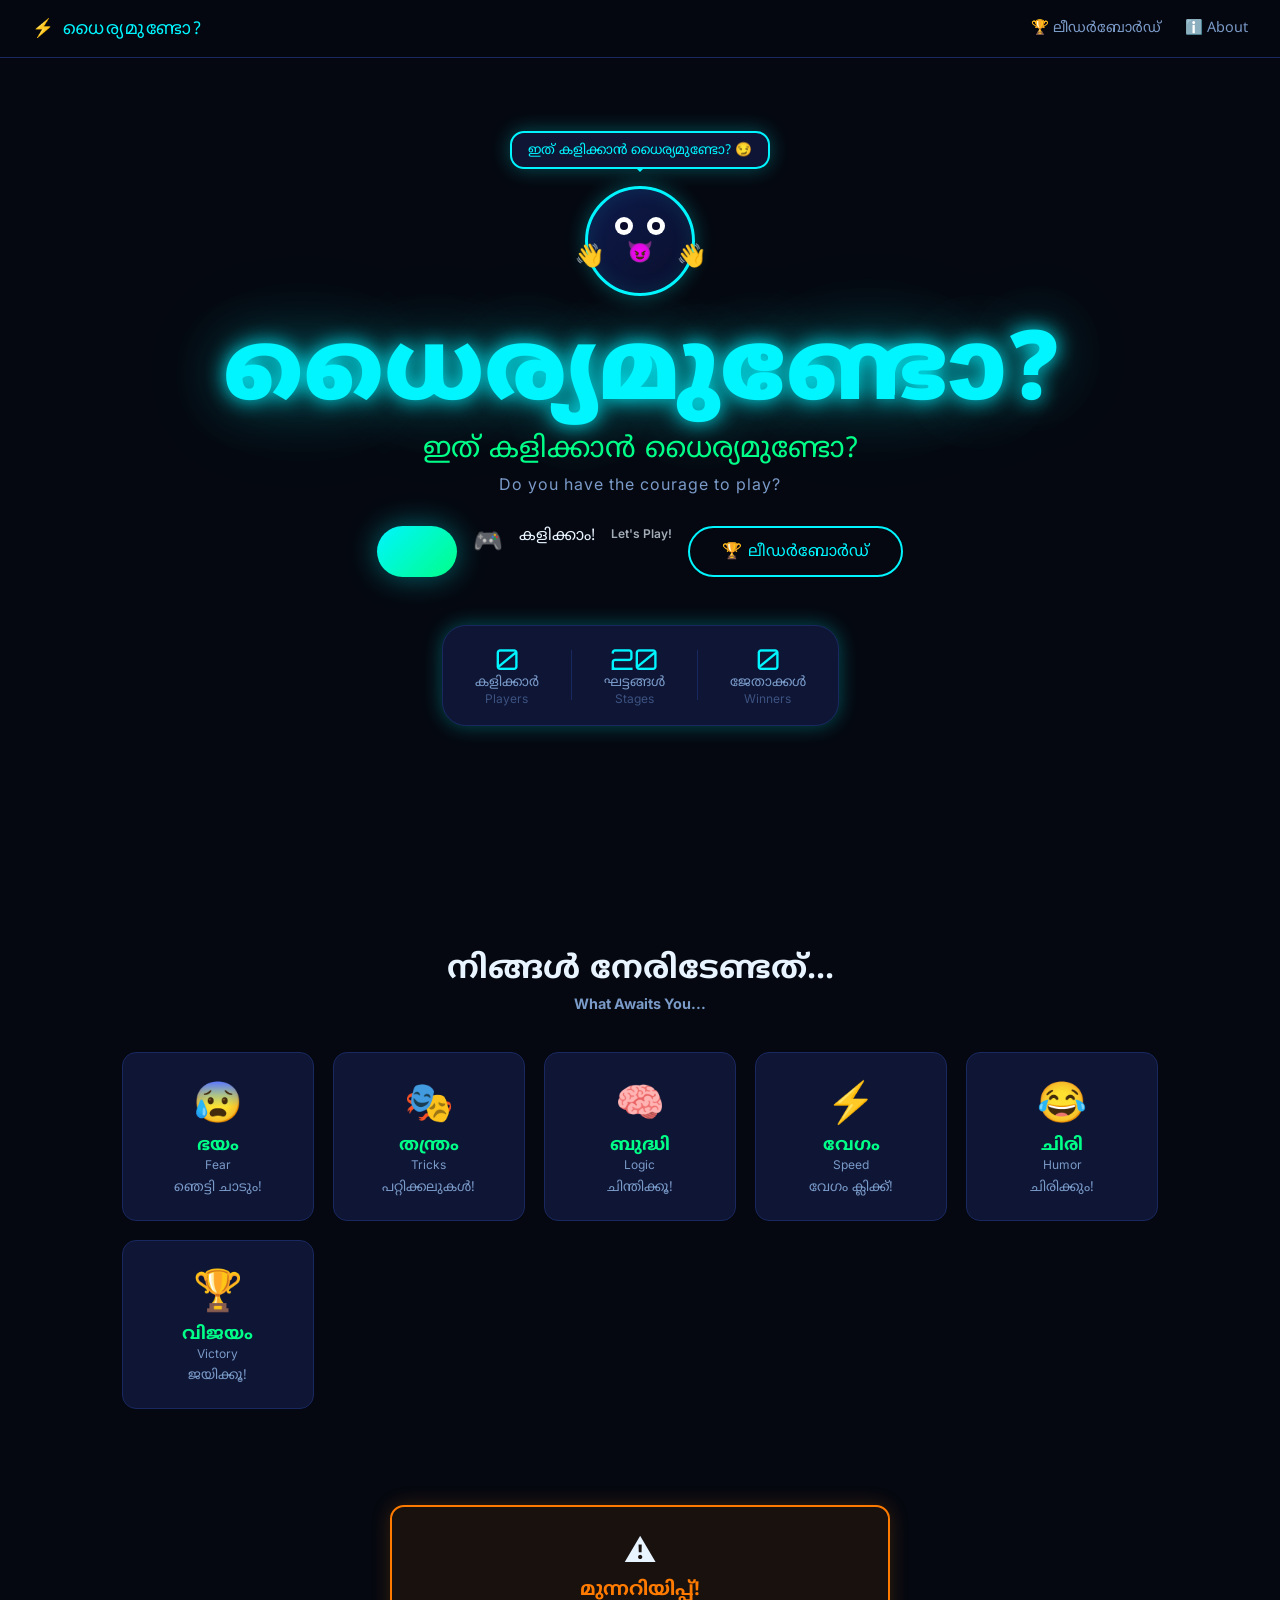
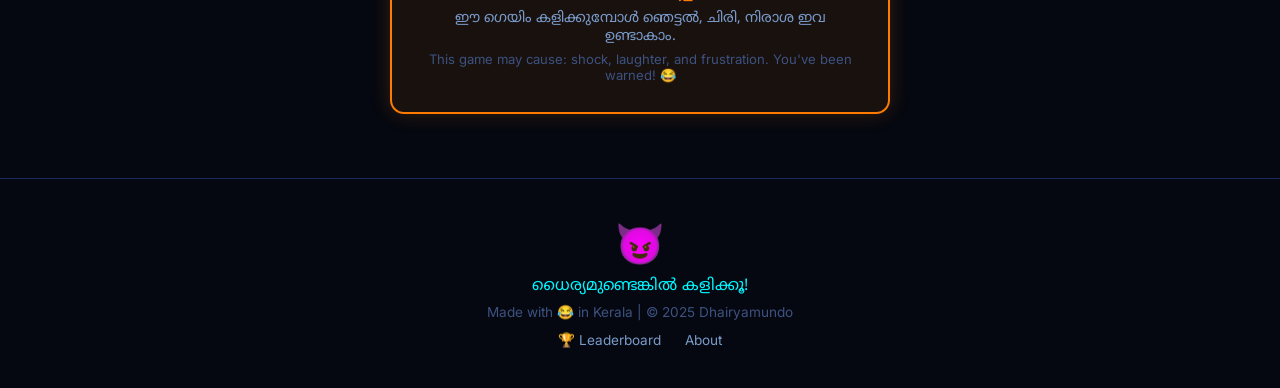
==== commit a0e955fd: "Update index.html" ====
--- a/index.html
+++ b/index.html
@@ -5,6 +5,7 @@
   <meta name="viewport" content="width=device-width, initial-scale=1.0" />
   <title>ധൈര്യമുണ്ടോ? | Dhairyamundo?</title>
   <link rel="stylesheet" href="css/style.css" />
+  <script src="js/app.js"></script>
   <link rel="preconnect" href="https://fonts.googleapis.com">
   <link href="https://fonts.googleapis.com/css2?family=Noto+Sans+Malayalam:wght@400;700;900&family=Orbitron:wght@700;900&family=Inter:wght@400;600&display=swap" rel="stylesheet">
 </head>
@@ -53,12 +54,10 @@
 
     <!-- CTA Buttons -->
     <div class="hero-cta">
-      <a href="game.html" class="btn-play pulse-glow" id="playBtn">
+      <button class="btn-play pulse-glow" id="playBtn"> </button>
   <span class="btn-icon">🎮</span>
   <span class="ml-text">കളിക്കാം!</span>
   <span class="btn-en">Let's Play!</span>
-</a>
-      <script src="js/app.js"></script>
       <div id="startModal" class="modal hidden">
   <div class="modal-content">
 
@@ -168,6 +167,22 @@
       <a href="about.html">About</a>
     </div>
   </footer>
+  <div id="startModal" class="modal hidden">
+  <div class="modal-content">
+
+    <div style="font-size:60px;">😏</div>
+
+    <h2>ഇത് കളിക്കാൻ ധൈര്യമുണ്ടോ?</h2>
+
+    <p>Do you have the courage to play?</p>
+
+    <div class="modal-buttons">
+      <button id="yesBtn">ഉണ്ട് 🔥</button>
+      <button id="noBtn">ഇല്ല 😨</button>
+    </div>
+
+  </div>
+</div>
 
   <script src="js/app.js"></script>
 </body>
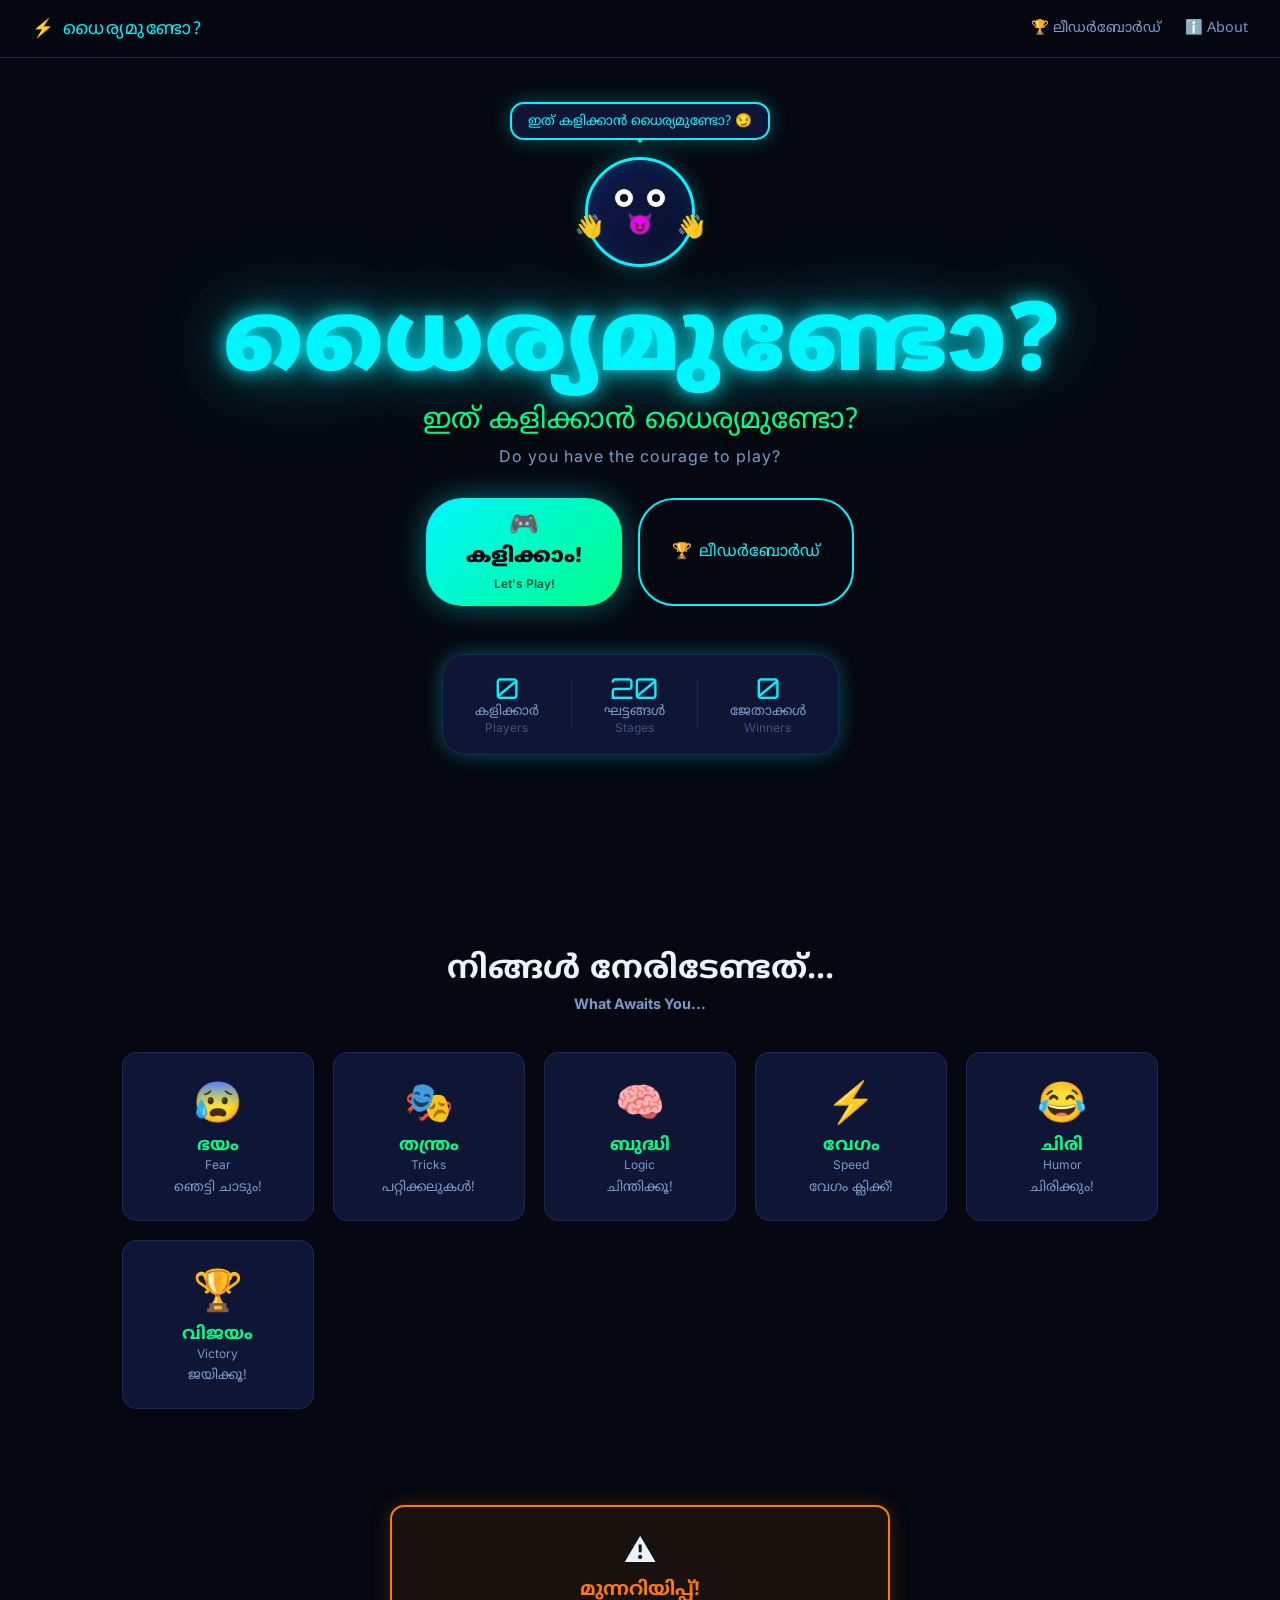
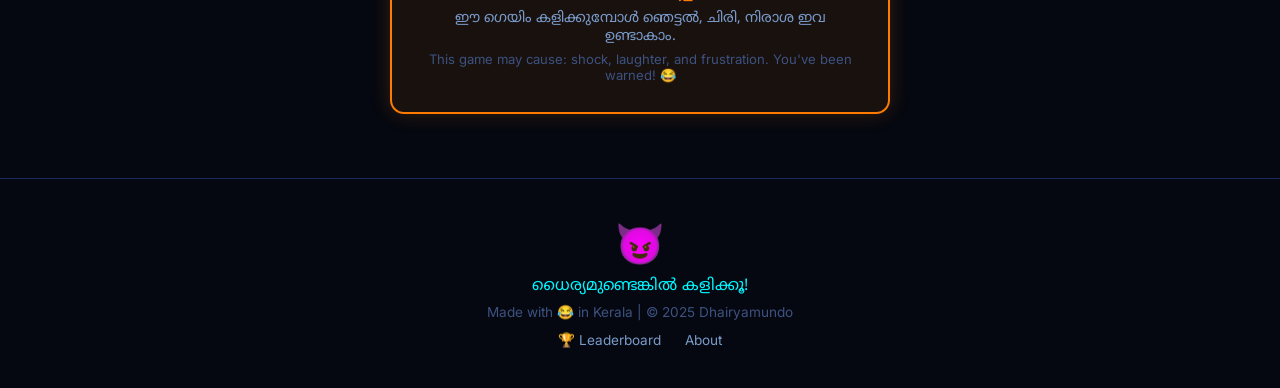
==== commit 869baea0: "Update index.html" ====
--- a/index.html
+++ b/index.html
@@ -5,7 +5,6 @@
   <meta name="viewport" content="width=device-width, initial-scale=1.0" />
   <title>ധൈര്യമുണ്ടോ? | Dhairyamundo?</title>
   <link rel="stylesheet" href="css/style.css" />
-  <script src="js/app.js"></script>
   <link rel="preconnect" href="https://fonts.googleapis.com">
   <link href="https://fonts.googleapis.com/css2?family=Noto+Sans+Malayalam:wght@400;700;900&family=Orbitron:wght@700;900&family=Inter:wght@400;600&display=swap" rel="stylesheet">
 </head>
@@ -54,30 +53,18 @@
 
     <!-- CTA Buttons -->
     <div class="hero-cta">
-      <button class="btn-play pulse-glow" id="playBtn"> </button>
-  <span class="btn-icon">🎮</span>
-  <span class="ml-text">കളിക്കാം!</span>
-  <span class="btn-en">Let's Play!</span>
-      <div id="startModal" class="modal hidden">
-  <div class="modal-content">
 
-    <div style="font-size:60px;">😏</div>
+  <button class="btn-play pulse-glow" id="playBtn">
+    <span class="btn-icon">🎮</span>
+    <span class="ml-text">കളിക്കാം!</span>
+    <span class="btn-en">Let's Play!</span>
+  </button>
 
-    <h2>ഇത് കളിക്കാൻ ധൈര്യമുണ്ടോ?</h2>
+  <a href="leaderboard.html" class="btn-secondary">
+    🏆 <span class="ml-text">ലീഡർബോർഡ്</span>
+  </a>
 
-    <p>Do you have the courage to play?</p>
-
-    <div class="modal-buttons">
-      <button id="yesBtn">ഉണ്ട് 🔥</button>
-      <button id="noBtn">ഇല്ല 😨</button>
-    </div>
-
-  </div>
 </div>
-      <a href="leaderboard.html" class="btn-secondary">
-        🏆 <span class="ml-text">ലീഡർബോർഡ്</span>
-      </a>
-    </div>
 
     <!-- Stats bar -->
     <div class="stats-bar">
@@ -184,6 +171,6 @@
   </div>
 </div>
 
-  <script src="js/app.js"></script>
+<script src="js/app.js"></script>
 </body>
 </html>
